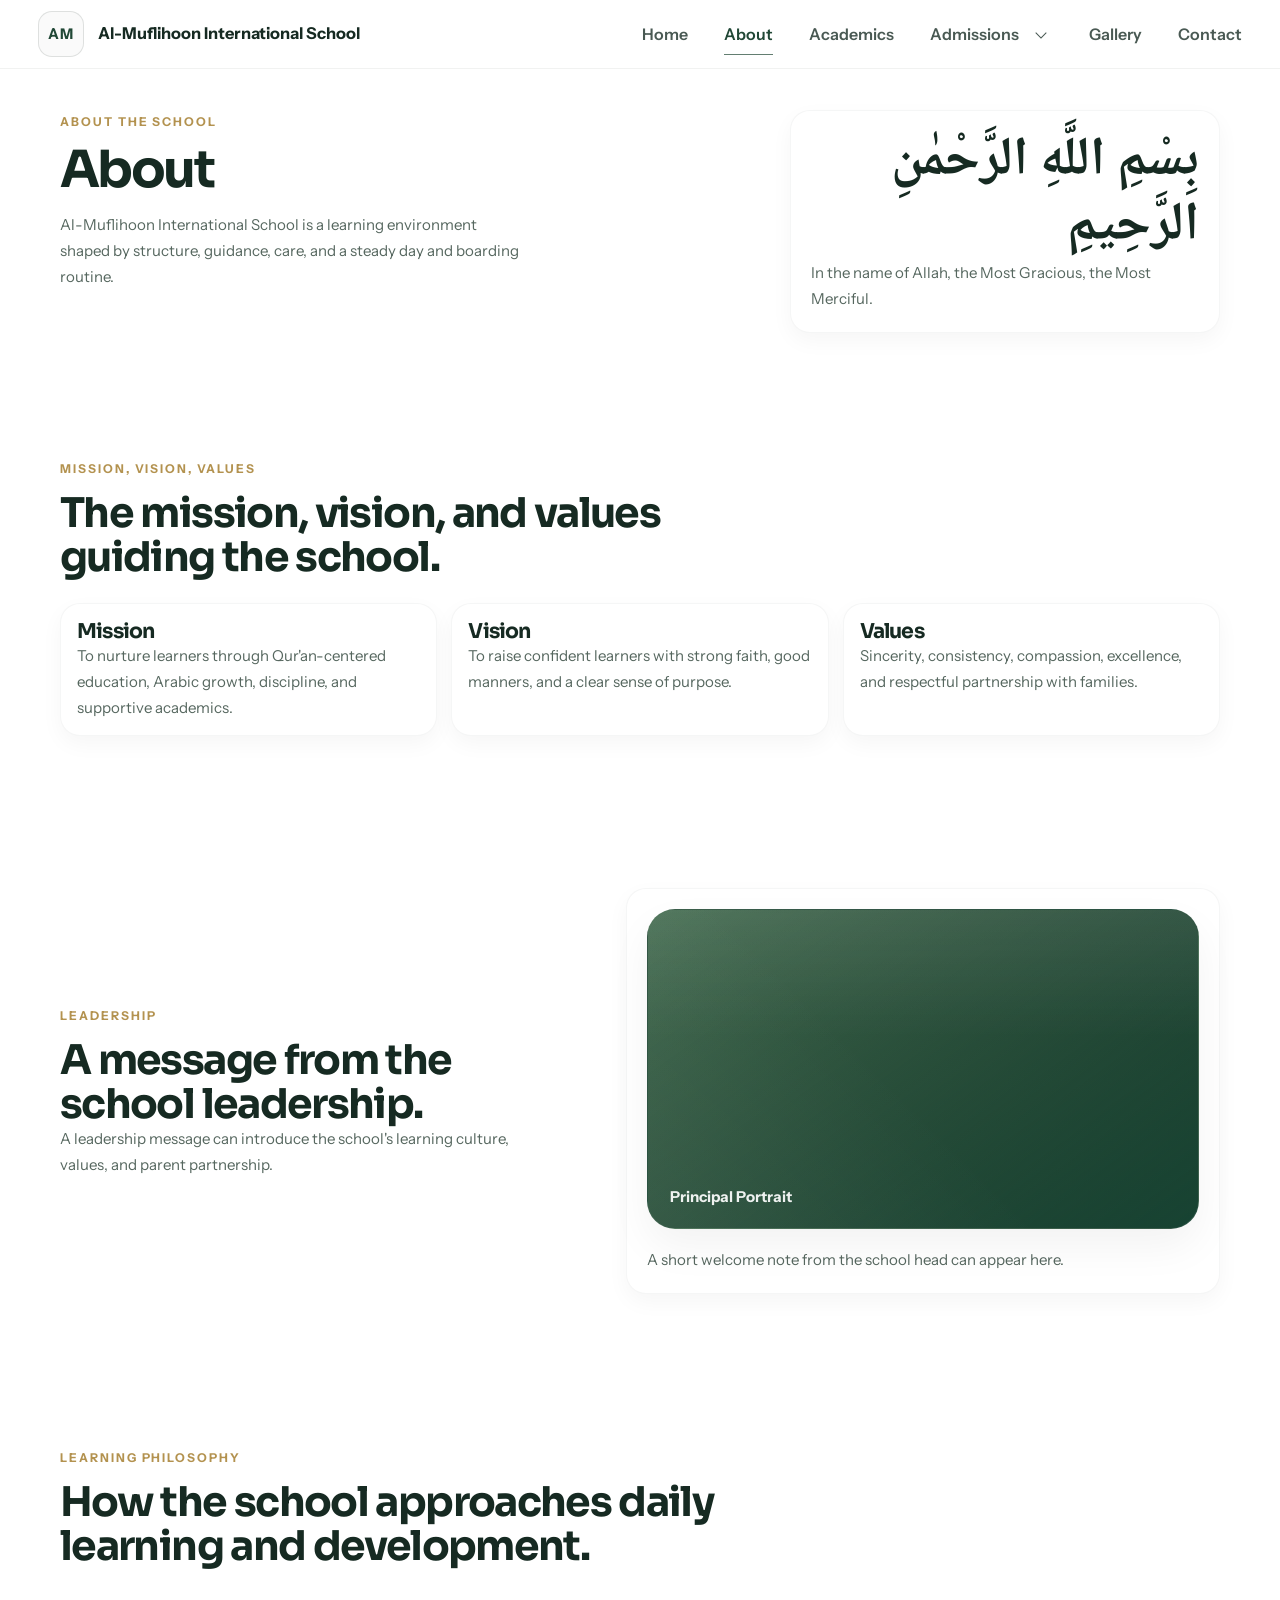
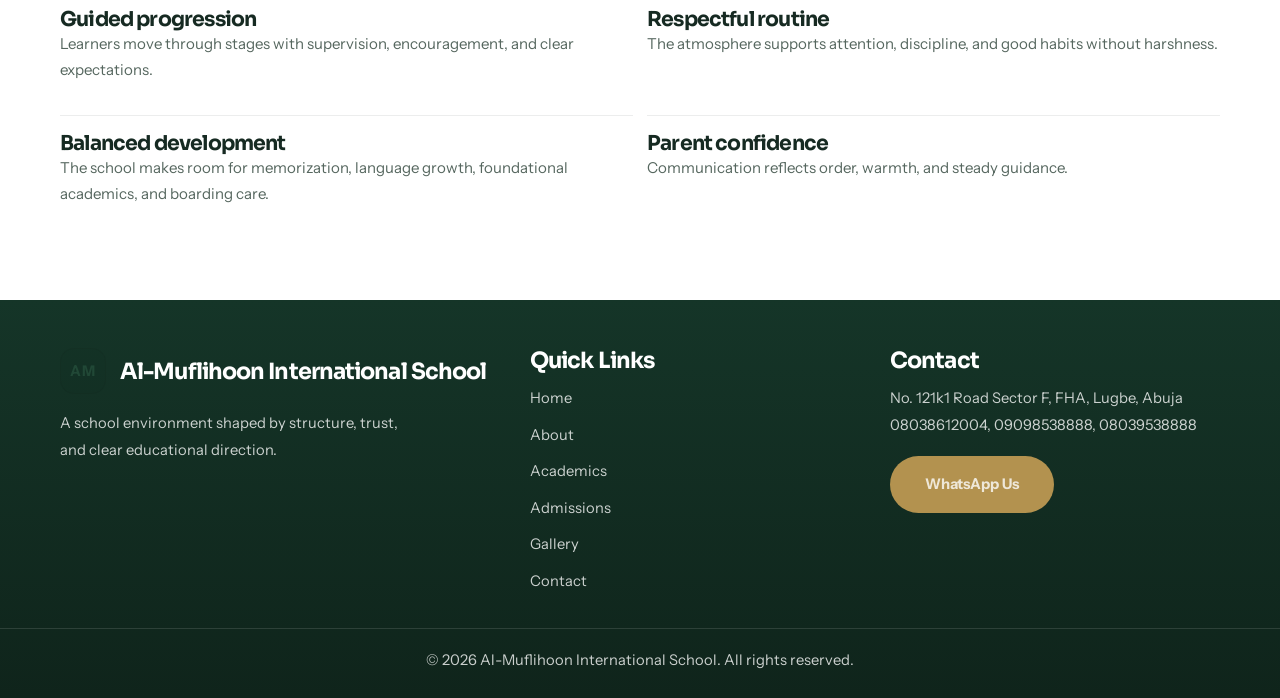
==== about.html @ b8fe288d "first push" ====
<!DOCTYPE html>
<html lang="en">
<head>
  <meta charset="UTF-8" />
  <meta name="viewport" content="width=device-width, initial-scale=1.0" />
  <title>About | Al-Muflihoon International School</title>
  <meta
    name="description"
    content="Learn about Al-Muflihoon International School, its mission, values, leadership tone, and calm learning philosophy."
  />
  <link
    rel="stylesheet"
    href="https://cdnjs.cloudflare.com/ajax/libs/font-awesome/6.5.2/css/all.min.css"
  />
  <link rel="stylesheet" href="style.css" />
  <script src="scripts.js" defer></script>
</head>
<body class="inner-page">
  <header class="navbar">
    <div class="nav-container">
      <a href="index.html" class="brand" aria-label="Al-Muflihoon International School home">
        <div class="logo">AM</div>
        <div class="brand-text">
          <span class="site-title">Al-Muflihoon International School</span>
        </div>
      </a>

      <nav class="nav-links" id="navLinks">
        <a href="index.html">Home</a>
        <a href="about.html" class="active">About</a>
        <a href="academics.html">Academics</a>
        <div class="nav-item nav-item-dropdown">
          <div class="nav-parent-row">
            <a href="admissions.html" class="nav-parent-link">Admissions</a>
            <button class="nav-parent-toggle" type="button" aria-label="Toggle admissions links" aria-expanded="false">
              <span class="nav-caret" aria-hidden="true"></span>
            </button>
          </div>
          <div class="nav-dropdown">
            <a href="admissions.html">Admissions Overview</a>
            <a href="admissions.html#placement">Class Placement</a>
            <a href="admissions.html#requirements">Requirements</a>
            <a href="admissions.html#enquiry">Enquiry Form</a>
            <a href="admissions.html#faq">FAQ</a>
          </div>
        </div>
        <a href="gallery.html">Gallery</a>
        <a href="contact.html">Contact</a>
      </nav>

      <button class="hamburger" id="hamburger" aria-label="Toggle navigation" aria-expanded="false">
        <span></span>
        <span></span>
        <span></span>
      </button>
    </div>
  </header>

  <main>
    <section class="section-block first-block about-first-block">
      <div class="page-shell intro-split about-intro-split">
        <div class="section-copy section-intro">
          <span class="eyebrow">About the School</span>
          <h1>About</h1>
          <p>
            Al-Muflihoon International School is a learning environment shaped by
            structure, guidance, care, and a steady day and boarding routine.
          </p>
        </div>

        <div class="quote-panel">
          <p class="quote-arabic" lang="ar" dir="rtl">بِسْمِ اللَّهِ الرَّحْمٰنِ الرَّحِيمِ</p>
          <p>In the name of Allah, the Most Gracious, the Most Merciful.</p>
        </div>
      </div>
    </section>

    <section class="section-block section-soft">
      <div class="page-shell">
        <div class="section-head section-head-left">
          <span class="eyebrow">Mission, Vision, Values</span>
          <h2>The mission, vision, and values guiding the school.</h2>
        </div>

        <div class="value-triad">
          <article class="simple-block">
            <h3>Mission</h3>
            <p>To nurture learners through Qur'an-centered education, Arabic growth, discipline, and supportive academics.</p>
          </article>
          <article class="simple-block">
            <h3>Vision</h3>
            <p>To raise confident learners with strong faith, good manners, and a clear sense of purpose.</p>
          </article>
          <article class="simple-block">
            <h3>Values</h3>
            <p>Sincerity, consistency, compassion, excellence, and respectful partnership with families.</p>
          </article>
        </div>
      </div>
    </section>

    <section class="section-block">
      <div class="page-shell split-section">
        <div class="section-copy">
          <span class="eyebrow">Leadership</span>
          <h2>A message from the school leadership.</h2>
          <p>
            A leadership message can introduce the school's learning culture,
            values, and parent partnership.
          </p>
        </div>

        <div class="leader-panel">
          <div class="media-frame leader-frame">
            <span>Principal Portrait</span>
          </div>
          <p>
            A short welcome note from the school head can appear here.
          </p>
        </div>
      </div>
    </section>

    <section class="section-block section-soft">
      <div class="page-shell">
        <div class="section-head section-head-left">
          <span class="eyebrow">Learning Philosophy</span>
          <h2>How the school approaches daily learning and development.</h2>
        </div>

        <div class="philosophy-grid">
          <article class="reason-line">
            <h3>Guided progression</h3>
            <p>Learners move through stages with supervision, encouragement, and clear expectations.</p>
          </article>
          <article class="reason-line">
            <h3>Respectful routine</h3>
            <p>The atmosphere supports attention, discipline, and good habits without harshness.</p>
          </article>
          <article class="reason-line">
            <h3>Balanced development</h3>
            <p>The school makes room for memorization, language growth, foundational academics, and boarding care.</p>
          </article>
          <article class="reason-line">
            <h3>Parent confidence</h3>
            <p>Communication reflects order, warmth, and steady guidance.</p>
          </article>
        </div>
      </div>
    </section>
  </main>

  <footer class="footer">
    <div class="page-shell footer-layout">
      <div>
        <div class="footer-brand">
          <div class="footer-logo">AM</div>
          <div>
            <h3>Al-Muflihoon International School</h3>
          </div>
        </div>
        <p class="footer-note">
          A school environment shaped by structure, trust, and clear educational direction.
        </p>
      </div>

      <div>
        <h4>Quick Links</h4>
        <ul class="footer-links">
          <li><a href="index.html">Home</a></li>
          <li><a href="about.html">About</a></li>
          <li><a href="academics.html">Academics</a></li>
          <li><a href="admissions.html">Admissions</a></li>
          <li><a href="gallery.html">Gallery</a></li>
          <li><a href="contact.html">Contact</a></li>
        </ul>
      </div>

      <div>
        <h4>Contact</h4>
        <p>No. 121k1 Road Sector F, FHA, Lugbe, Abuja</p>
        <p>08038612004, 09098538888, 08039538888</p>
        <a href="https://wa.me/2348038612004" class="btn footer-btn" target="_blank" rel="noopener noreferrer">
          WhatsApp Us
        </a>
      </div>
    </div>

    <div class="footer-bottom">
      &copy; 2026 Al-Muflihoon International School. All rights reserved.
    </div>
  </footer>
</body>
</html>
---- style.css ----
@import url("https://fonts.googleapis.com/css2?family=Instrument+Sans:wght@400;500;600;700;800&family=Noto+Naskh+Arabic:wght@600;700&family=Sora:wght@500;600;700;800&display=swap");

:root {
  --green-950: #081510;
  --green-900: #10231b;
  --green-850: #18362a;
  --green-800: #214836;
  --green-700: #2d5d47;
  --green-600: #3a7059;
  --gold-500: #b3924f;
  --gold-400: #c7aa6d;
  --gold-200: #ebe0c4;
  --cream-50: #ffffff;
  --cream-100: #ffffff;
  --sage-50: #ffffff;
  --line: rgba(16, 35, 27, 0.08);
  --line-strong: rgba(16, 35, 27, 0.12);
  --text-900: #162a22;
  --text-700: #56675f;
  --text-500: #7b877f;
  --white: #ffffff;
  --shadow-soft: 0 18px 42px rgba(8, 28, 20, 0.05);
  --shadow-card: 0 8px 22px rgba(8, 28, 20, 0.04);
}

* {
  box-sizing: border-box;
  margin: 0;
  padding: 0;
}

html {
  scroll-behavior: smooth;
}

body {
  background: #ffffff;
  color: var(--text-900);
  font-family: "Instrument Sans", sans-serif;
  text-rendering: optimizeLegibility;
}

img {
  display: block;
  max-width: 100%;
}

a {
  color: inherit;
}

.page-shell {
  width: min(1160px, 92%);
  margin: 0 auto;
}

.eyebrow {
  display: inline-block;
  color: var(--gold-500);
  font-size: 0.76rem;
  font-weight: 800;
  letter-spacing: 0.16em;
  text-transform: uppercase;
}

h2,
h3,
h4 {
  font-family: "Sora", sans-serif;
  font-weight: 700;
  letter-spacing: -0.04em;
}

.navbar {
  position: fixed;
  inset: 0 0 auto 0;
  z-index: 1000;
  background: rgba(255, 255, 255, 0.94);
  backdrop-filter: blur(12px);
  box-shadow: 0 1px 0 rgba(16, 35, 27, 0.06);
  transition: background 0.28s ease, box-shadow 0.28s ease;
}

.navbar.scrolled {
  background: rgba(255, 255, 255, 0.98);
  box-shadow: 0 8px 22px rgba(12, 24, 19, 0.06);
}

.nav-container {
  width: min(1320px, 94%);
  min-height: 68px;
  margin: 0 auto;
  display: flex;
  align-items: center;
  justify-content: space-between;
  gap: 32px;
}

.brand {
  display: flex;
  align-items: center;
  gap: 14px;
  flex-shrink: 0;
  text-decoration: none;
  color: var(--text-900);
}

.logo,
.footer-logo {
  width: 46px;
  height: 46px;
  border: 1px solid rgba(16, 35, 27, 0.12);
  border-radius: 14px;
  display: grid;
  place-items: center;
  background: rgba(16, 35, 27, 0.02);
  color: var(--green-800);
  font-size: 0.92rem;
  font-weight: 800;
  letter-spacing: 0.1em;
}

.site-title {
  display: block;
  font-size: 1.02rem;
  font-weight: 800;
  line-height: 1.1;
}

.brand-text p {
  margin-top: 3px;
  color: var(--text-500);
  font-size: 0.76rem;
}

.nav-links {
  display: flex;
  flex: 1;
  align-items: center;
  justify-content: flex-end;
  gap: clamp(24px, 2.8vw, 42px);
}

.nav-links > a,
.nav-parent-link {
  position: relative;
  display: inline-flex;
  align-items: center;
  color: rgba(22, 42, 34, 0.78);
  font-size: 1rem;
  font-weight: 600;
  padding: 8px 0;
  text-decoration: none;
  transition: color 0.25s ease;
}

.nav-links > a:hover,
.nav-links > a.active,
.nav-parent-link:hover,
.nav-parent-link.active,
.nav-item-dropdown:hover .nav-parent-link,
.nav-item-dropdown:focus-within .nav-parent-link,
.nav-item-dropdown.open .nav-parent-link {
  color: var(--green-800);
}

.nav-links > a.active::after,
.nav-links > a:hover::after,
.nav-parent-link.active::after,
.nav-parent-link:hover::after,
.nav-item-dropdown:hover .nav-parent-link::after,
.nav-item-dropdown:focus-within .nav-parent-link::after,
.nav-item-dropdown.open .nav-parent-link::after {
  content: "";
  position: absolute;
  left: 0;
  bottom: -3px;
  width: 100%;
  height: 1px;
  background: currentColor;
  opacity: 0.7;
}

.nav-item {
  position: relative;
}

.nav-parent-row {
  display: inline-flex;
  align-items: center;
  gap: 10px;
}

.nav-parent-toggle {
  display: inline-flex;
  align-items: center;
  justify-content: center;
  width: 24px;
  height: 24px;
  padding: 0;
  border: 0;
  background: transparent;
  color: rgba(22, 42, 34, 0.78);
  cursor: pointer;
  transition: color 0.25s ease;
}

.nav-parent-toggle:hover,
.nav-parent-toggle:focus-visible,
.nav-item-dropdown:hover .nav-parent-toggle,
.nav-item-dropdown:focus-within .nav-parent-toggle,
.nav-item-dropdown.open .nav-parent-toggle {
  color: var(--green-800);
}

.nav-caret {
  width: 8px;
  height: 8px;
  margin-top: -2px;
  border-right: 1.5px solid currentColor;
  border-bottom: 1.5px solid currentColor;
  transform: rotate(45deg);
  transition: transform 0.22s ease;
}

.nav-item-dropdown:hover .nav-caret,
.nav-item-dropdown:focus-within .nav-caret,
.nav-item-dropdown.open .nav-caret {
  transform: rotate(225deg);
  margin-top: 2px;
}

.nav-dropdown {
  position: absolute;
  top: calc(100% + 18px);
  left: 0;
  min-width: 220px;
  display: grid;
  gap: 2px;
  padding: 10px;
  border: 1px solid rgba(16, 35, 27, 0.08);
  border-radius: 18px;
  background: rgba(255, 255, 255, 0.98);
  box-shadow: 0 18px 36px rgba(14, 32, 24, 0.08);
  opacity: 0;
  visibility: hidden;
  transform: translateY(8px);
  transition: opacity 0.22s ease, transform 0.22s ease, visibility 0.22s ease;
  z-index: 20;
}

.nav-item-dropdown:hover .nav-dropdown,
.nav-item-dropdown:focus-within .nav-dropdown,
.nav-item-dropdown.open .nav-dropdown {
  opacity: 1;
  visibility: visible;
  transform: translateY(0);
}

.nav-dropdown a {
  display: block;
  padding: 10px 12px;
  border-radius: 12px;
  color: var(--text-700);
  font-size: 0.84rem;
  font-weight: 600;
  text-decoration: none;
  transition: background 0.2s ease, color 0.2s ease;
}

.nav-dropdown a:hover,
.nav-dropdown a:focus-visible {
  background: rgba(23, 68, 51, 0.06);
  color: var(--green-800);
  outline: none;
}

.hamburger {
  width: 34px;
  height: 26px;
  display: none;
  flex-direction: column;
  justify-content: space-between;
  background: transparent;
  border: 0;
  cursor: pointer;
}

.hamburger span {
  width: 100%;
  height: 2px;
  border-radius: 999px;
  background: var(--text-900);
  transition: transform 0.28s ease, opacity 0.28s ease;
}

.site-hero {
  position: relative;
  overflow: hidden;
  background: #ffffff;
  color: var(--text-900);
  border-bottom: 1px solid rgba(16, 35, 27, 0.06);
}

.home-hero {
  padding: 118px 0 76px;
}

.hero-layout {
  position: relative;
  z-index: 1;
  display: grid;
  grid-template-columns: 0.95fr 1.05fr;
  align-items: center;
  gap: 56px;
}

.hero-copy h1 {
  margin-top: 16px;
  font-size: clamp(2.4rem, 4.5vw, 3.8rem);
  line-height: 1.04;
}

.hero-copy p {
  max-width: 560px;
  margin-top: 18px;
  color: var(--text-700);
  font-size: 0.96rem;
  line-height: 1.75;
}

.hero-actions,
.cta-actions {
  display: flex;
  flex-wrap: wrap;
  gap: 14px;
  margin-top: 28px;
}

.hero-media {
  display: grid;
  gap: 18px;
}

.hero-media-row,
.preview-row {
  display: grid;
  grid-template-columns: repeat(2, 1fr);
  gap: 18px;
}

.media-frame {
  position: relative;
  overflow: hidden;
  border-radius: 28px;
  border: 1px solid rgba(255, 255, 255, 0.08);
  background:
    linear-gradient(145deg, rgba(179, 146, 79, 0.12), rgba(23, 68, 51, 0.92)),
    linear-gradient(135deg, #356751, #173428);
  box-shadow: var(--shadow-soft);
}

.media-frame::before {
  content: "";
  position: absolute;
  inset: 0;
  background:
    linear-gradient(180deg, rgba(255, 255, 255, 0.08), transparent 40%),
    linear-gradient(45deg, rgba(255, 255, 255, 0.05), transparent 46%);
}

.media-frame span {
  position: absolute;
  left: 22px;
  right: 22px;
  bottom: 22px;
  z-index: 1;
  color: rgba(255, 255, 255, 0.92);
  font-size: 0.94rem;
  font-weight: 700;
}

.hero-frame-large {
  min-height: 450px;
}

.hero-frame {
  min-height: 150px;
}

.hero-note {
  max-width: 360px;
  padding: 18px 0 0;
  border-top: 1px solid var(--line);
}

.hero-note strong {
  display: block;
  color: var(--text-900);
  font-size: 0.95rem;
  font-weight: 700;
}

.hero-note p {
  margin-top: 6px;
  color: var(--text-700);
  font-size: 0.88rem;
  line-height: 1.6;
}

.btn {
  display: inline-flex;
  align-items: center;
  justify-content: center;
  min-width: 164px;
  padding: 14px 22px;
  border-radius: 999px;
  border: 1px solid transparent;
  font-size: 0.92rem;
  font-weight: 800;
  text-decoration: none;
  transition: transform 0.2s ease, background 0.2s ease, color 0.2s ease, border-color 0.2s ease;
}

.btn:hover {
  transform: translateY(-2px);
}

.btn-solid,
.form-btn,
.footer-btn,
.contact-btn {
  background: var(--gold-500);
  color: #101a15;
}

.btn-solid:hover,
.form-btn:hover,
.footer-btn:hover,
.contact-btn:hover {
  background: var(--gold-400);
}

.btn-ghost {
  border-color: rgba(255, 255, 255, 0.4);
  color: var(--white);
}

.btn-ghost:hover {
  background: var(--white);
  color: var(--green-800);
}

.btn-outline-green {
  border-color: rgba(33, 72, 54, 0.18);
  color: var(--green-800);
  background: transparent;
}

.btn-outline-green:hover {
  background: rgba(33, 72, 54, 0.05);
  color: var(--green-900);
}

.section-block {
  padding: 76px 0;
}

#placement,
#requirements,
#enquiry,
#faq {
  scroll-margin-top: 96px;
}

.section-soft {
  background: #ffffff;
}

.section-head {
  max-width: 680px;
  margin: 0 auto 24px;
  text-align: center;
}

.section-head-left {
  margin-left: 0;
  text-align: left;
}

.section-head h2,
.section-copy h2,
.gallery-panel h2,
.news-panel h2,
.contact-column h2,
.process-panel h2,
.cta-layout h2 {
  margin-top: 14px;
  font-size: clamp(1.9rem, 3.2vw, 2.9rem);
  line-height: 1.08;
}

.section-head p,
.section-copy p,
.news-item p,
.reason-line p,
.simple-block p,
.quote-panel p,
.process-panel li,
.contact-row p,
.map-panel p,
.leader-panel p {
  color: var(--text-700);
  font-size: 0.94rem;
  line-height: 1.72;
}

.section-copy {
  max-width: 460px;
}

.home-overview-grid,
.editorial-split,
.home-showcase-grid {
  display: grid;
  gap: 34px;
}

.home-overview-grid,
.editorial-split {
  grid-template-columns: 0.9fr 1.1fr;
  align-items: start;
}

.home-showcase-grid {
  grid-template-columns: 1.08fr 0.92fr;
  align-items: start;
}

.home-intro-copy {
  padding-top: 10px;
}

.split-section,
.subject-layout,
.intro-split,
.gallery-news-grid,
.contact-layout,
.process-grid,
.cta-layout {
  display: grid;
  gap: 28px;
}

.split-section,
.subject-layout,
.intro-split {
  grid-template-columns: 0.95fr 1.05fr;
  align-items: center;
}

.program-list,
.subject-list {
  display: grid;
  gap: 10px;
}

.program-rail {
  display: grid;
  gap: 16px;
}

.program-rail-item {
  padding: 0 0 14px;
  border-bottom: 1px solid var(--line);
}

.program-rail-item:last-child {
  padding-bottom: 0;
  border-bottom: 0;
}

.program-rail-item small {
  display: inline-block;
  margin-bottom: 8px;
  color: var(--gold-500);
  font-size: 0.74rem;
  font-weight: 800;
  letter-spacing: 0.16em;
  text-transform: uppercase;
}

.program-rail-item h3 {
  font-size: 1.4rem;
  line-height: 1.08;
}

.program-rail-item p {
  margin-top: 8px;
  color: var(--text-700);
  font-size: 0.9rem;
  line-height: 1.62;
}

.plain-row {
  padding: 16px 0 18px;
  border-top: 1px solid var(--line);
}

.plain-row:first-child {
  border-top: 0;
  padding-top: 0;
}

.plain-row h3,
.reason-line h3,
.news-item h3,
.simple-block h3,
.process-panel h2,
.contact-row strong {
  font-size: 1.28rem;
  line-height: 1.12;
}

.plain-row p {
  color: var(--text-700);
  font-size: 0.92rem;
  line-height: 1.68;
}

.reason-grid,
.value-triad,
.support-grid,
.placement-grid,
.category-grid,
.philosophy-grid,
.pathway-grid {
  display: grid;
  gap: 14px;
}

.reason-grid {
  grid-template-columns: repeat(2, 1fr);
}

.simple-block,
.process-panel,
.news-panel,
.gallery-panel,
.leader-panel,
.quote-panel,
.map-panel,
.form-shell,
.faq-item {
  background: #ffffff;
  border: 1px solid rgba(16, 35, 27, 0.04);
  border-radius: 20px;
  box-shadow: var(--shadow-card);
}

.simple-block {
  padding: 16px 16px 14px;
}

.process-panel {
  padding: 20px;
}

.reason-line {
  padding: 16px 0 18px;
  border-top: 1px solid var(--line);
}

.reason-line:nth-child(-n + 2) {
  border-top: 0;
}

.editorial-frame {
  min-height: 460px;
}

.approach-copy {
  max-width: 520px;
}

.expectation-list {
  display: grid;
  gap: 14px;
  margin-top: 22px;
}

.expectation-item {
  padding: 16px 0 18px;
  border-top: 1px solid var(--line);
}

.expectation-item:first-child {
  padding-top: 0;
  border-top: 0;
}

.expectation-item h3 {
  font-size: 1.26rem;
  line-height: 1.12;
}

.expectation-item p {
  margin-top: 6px;
  color: var(--text-700);
  font-size: 0.92rem;
  line-height: 1.68;
}

.gallery-news-grid {
  grid-template-columns: 1.15fr 0.85fr;
  align-items: start;
}

.gallery-panel,
.news-panel,
.quote-panel,
.leader-panel,
.map-panel {
  padding: 20px;
}

.mosaic-grid {
  display: grid;
  grid-template-columns: repeat(2, 1fr);
  gap: 14px;
  margin-top: 18px;
}

.mosaic-tall {
  min-height: 360px;
  grid-row: span 2;
}

.mosaic-grid .media-frame:not(.mosaic-tall) {
  min-height: 172px;
}

.home-showcase-head {
  margin-bottom: 18px;
}

.home-gallery-grid {
  display: grid;
  grid-template-columns: repeat(2, 1fr);
  gap: 14px;
}

.home-gallery-panel p {
  margin-top: 16px;
}

.home-gallery-feature {
  min-height: 280px;
}

.home-gallery-large {
  min-height: 360px;
  grid-row: span 2;
}

.home-gallery-grid .media-frame:not(.home-gallery-large) {
  min-height: 172px;
}

.updates-rail {
  padding-top: 2px;
}

.update-line {
  padding: 14px 0 16px;
  border-top: 1px solid var(--line);
}

.update-line:first-of-type {
  margin-top: 16px;
}

.update-line small {
  display: inline-block;
  margin-bottom: 8px;
  color: var(--gold-500);
  font-size: 0.72rem;
  font-weight: 800;
  letter-spacing: 0.16em;
  text-transform: uppercase;
}

.update-line h3 {
  font-size: 1.24rem;
  line-height: 1.12;
}

.update-line p {
  margin-top: 8px;
  color: var(--text-700);
  font-size: 0.9rem;
  line-height: 1.62;
}

.text-link {
  display: inline-flex;
  align-items: center;
  gap: 8px;
  margin-top: 20px;
  color: var(--green-700);
  font-weight: 800;
  text-decoration: none;
}

.text-link:hover {
  color: var(--gold-500);
}

.news-list {
  display: grid;
  gap: 14px;
  margin-top: 18px;
}

.news-item {
  padding-bottom: 14px;
  border-bottom: 1px solid var(--line);
}

.news-item:last-child {
  padding-bottom: 0;
  border-bottom: 0;
}

.news-item small,
.pathway-grid .simple-block small {
  display: inline-block;
  margin-bottom: 10px;
  color: var(--gold-500);
  font-size: 0.74rem;
  font-weight: 800;
  letter-spacing: 0.16em;
  text-transform: uppercase;
}

.news-item h3 {
  margin-bottom: 8px;
}

.cta-band {
  padding: 72px 0;
  background: linear-gradient(180deg, var(--green-850), var(--green-900));
  color: var(--white);
}

.cta-layout {
  grid-template-columns: 1fr auto;
  align-items: center;
}

.cta-layout h2 {
  max-width: 660px;
}

.first-block {
  padding-top: 132px;
}

.about-first-block {
  padding-top: 110px;
  padding-bottom: 48px;
}

.about-intro-split {
  align-items: start;
  gap: 22px;
}

.about-intro-split .section-intro p {
  max-width: 500px;
}

.about-intro-split .quote-panel {
  max-width: 430px;
  justify-self: end;
}

.section-intro h1 {
  margin-top: 14px;
  font-family: "Sora", sans-serif;
  font-size: clamp(2.15rem, 4vw, 3.5rem);
  font-weight: 700;
  line-height: 1.02;
  letter-spacing: -0.05em;
}

.section-intro p {
  max-width: 560px;
  margin-top: 16px;
}

.quote-panel .quote-arabic {
  display: block;
  font-family: "Noto Naskh Arabic", serif;
  color: var(--text-900);
  font-size: clamp(2.3rem, 4.2vw, 3.6rem);
  font-weight: 700;
  line-height: 1.2;
  letter-spacing: 0;
  text-align: right;
}

.value-triad,
.support-grid,
.placement-grid,
.category-grid,
.pathway-grid {
  grid-template-columns: repeat(3, 1fr);
}

.philosophy-grid {
  grid-template-columns: repeat(2, 1fr);
}

.leader-frame {
  min-height: 320px;
  margin-bottom: 18px;
}

.preview-large {
  min-height: 260px;
}

.process-grid {
  grid-template-columns: repeat(2, 1fr);
}

.process-panel h2 {
  margin-top: 14px;
  margin-bottom: 14px;
}

.clean-list {
  list-style: none;
  display: grid;
  gap: 12px;
}

.clean-list li {
  position: relative;
  padding-left: 18px;
}

.clean-list li::before {
  content: "";
  position: absolute;
  top: 0.78rem;
  left: 0;
  width: 7px;
  height: 7px;
  border-radius: 50%;
  background: var(--gold-500);
}

.form-shell {
  padding: 24px;
}

.form-grid {
  display: grid;
  grid-template-columns: repeat(2, 1fr);
  gap: 18px;
}

.form-grid-single {
  grid-template-columns: 1fr;
}

.field {
  display: flex;
  flex-direction: column;
}

.field label {
  margin-bottom: 8px;
  color: var(--text-900);
  font-size: 0.86rem;
  font-weight: 700;
}

.field input,
.field select,
.field textarea {
  width: 100%;
  padding: 15px 16px;
  border: 1px solid rgba(16, 35, 27, 0.08);
  border-radius: 18px;
  background: rgba(255, 255, 255, 0.9);
  color: var(--text-900);
  font: inherit;
  outline: none;
  resize: vertical;
}

.field input:focus,
.field select:focus,
.field textarea:focus {
  border-color: var(--gold-500);
  box-shadow: 0 0 0 4px rgba(199, 163, 71, 0.14);
}

.field-full,
.form-btn {
  grid-column: 1 / -1;
}

.form-btn {
  border: 0;
  cursor: pointer;
}

.compact-form-btn {
  justify-self: start;
  min-width: 0;
  padding: 12px 20px;
}

.faq-shell {
  max-width: 960px;
}

.faq-list {
  display: grid;
  gap: 14px;
}

.faq-item {
  padding: 16px 18px;
}

.faq-item summary {
  cursor: pointer;
  list-style: none;
  color: var(--text-900);
  font-size: 1rem;
  font-weight: 800;
}

.faq-item summary::-webkit-details-marker {
  display: none;
}

.faq-item p {
  margin-top: 12px;
}

.masonry-grid {
  display: grid;
  grid-template-columns: repeat(3, 1fr);
  gap: 16px;
}

.gallery-grid-simple {
  grid-template-columns: 1.15fr 0.85fr;
}

.masonry-grid .media-frame {
  min-height: 210px;
}

.masonry-tall {
  min-height: 436px !important;
  grid-row: span 2;
}

.masonry-wide {
  grid-column: span 2;
}

.contact-layout {
  grid-template-columns: 0.88fr 1.12fr;
  align-items: start;
}

.contact-column h2 {
  margin-top: 14px;
}

.contact-stack {
  display: grid;
  gap: 8px;
  margin-top: 18px;
}

.contact-row {
  padding: 14px 0;
}

.contact-row strong {
  display: block;
  margin-bottom: 6px;
  font-size: 1.05rem;
  line-height: 1.2;
}

.plain-contact {
  border-bottom: 1px solid var(--line);
}

.plain-contact:last-child {
  border-bottom: 0;
  padding-bottom: 0;
}

.contact-btn {
  margin-top: 18px;
}

.contact-form-shell {
  margin-bottom: 18px;
}

.map-frame {
  min-height: 220px;
  margin-bottom: 16px;
}

.map-embed {
  width: 100%;
  min-height: 280px;
  border: 0;
  border-radius: 18px;
  margin-bottom: 14px;
  display: block;
}

.footer {
  padding: 48px 0 0;
  background: linear-gradient(180deg, #153528, #0f241b);
  color: var(--white);
}

.footer-layout {
  display: grid;
  grid-template-columns: 1.2fr 0.9fr 0.9fr;
  gap: 30px;
}

.footer-brand {
  display: flex;
  align-items: center;
  gap: 14px;
  margin-bottom: 16px;
}

.footer h3,
.footer h4 {
  font-size: 1.4rem;
  line-height: 1.1;
}

.footer h4 {
  margin-bottom: 12px;
}

.footer p,
.footer a,
.footer-bottom {
  color: rgba(255, 255, 255, 0.78);
  font-size: 0.92rem;
  line-height: 1.8;
}

.footer-note {
  max-width: 350px;
}

.footer-links {
  list-style: none;
  display: grid;
  gap: 10px;
}

.footer-links a {
  text-decoration: none;
}

.footer-links a:hover,
.footer a:hover {
  color: var(--gold-200);
}

.footer-btn {
  margin-top: 18px;
}

.footer-bottom {
  margin-top: 34px;
  padding: 18px 0 24px;
  border-top: 1px solid rgba(255, 255, 255, 0.12);
  text-align: center;
}

@media (max-width: 1080px) {
  .hero-layout,
  .home-overview-grid,
  .editorial-split,
  .home-showcase-grid,
  .split-section,
  .subject-layout,
  .intro-split,
  .gallery-news-grid,
  .contact-layout,
  .cta-layout {
    grid-template-columns: 1fr;
  }

  .value-triad,
  .support-grid,
  .placement-grid,
  .category-grid,
  .pathway-grid,
  .process-grid,
  .footer-layout {
    grid-template-columns: repeat(2, 1fr);
  }

  .masonry-grid {
    grid-template-columns: repeat(2, 1fr);
  }
}

@media (max-width: 900px) {
  .nav-container {
    min-height: 66px;
  }

  .site-title {
    font-size: 0.94rem;
  }

  .brand-text p {
    font-size: 0.72rem;
  }

  .logo,
  .footer-logo {
    width: 42px;
    height: 42px;
  }

  .hamburger {
    display: flex;
  }

  .nav-links {
    position: absolute;
    top: 66px;
    left: 0;
    width: 100%;
    max-height: 0;
    overflow: hidden;
    display: flex;
    flex-direction: column;
    align-items: flex-start;
    gap: 0;
    padding: 0 6%;
    background: rgba(10, 35, 25, 0.96);
    border-top: 1px solid rgba(255, 255, 255, 0.08);
    transition: max-height 0.28s ease;
  }

  .nav-links {
    background: rgba(255, 255, 255, 0.98);
    border-top: 1px solid rgba(16, 35, 27, 0.08);
  }

  .nav-links.active {
    max-height: 520px;
    padding-top: 10px;
    padding-bottom: 16px;
  }

  .nav-links > a,
  .nav-parent-row {
    width: 100%;
  }

  .nav-links > a,
  .nav-parent-link,
  .nav-parent-toggle {
    padding: 12px 0;
  }

  .nav-links > a.active::after,
  .nav-links > a:hover::after,
  .nav-parent-link.active::after,
  .nav-parent-link:hover::after {
    display: none;
  }

  .nav-item,
  .nav-item-dropdown {
    width: 100%;
  }

  .nav-parent-row {
    display: flex;
    justify-content: space-between;
    align-items: center;
  }

  .nav-item-dropdown:hover .nav-caret,
  .nav-item-dropdown:focus-within .nav-caret {
    transform: rotate(45deg);
    margin-top: -2px;
  }

  .nav-dropdown {
    position: static;
    min-width: 0;
    display: none;
    margin: 0 0 10px 12px;
    padding: 6px 0 0 12px;
    border: 0;
    border-left: 1px solid rgba(16, 35, 27, 0.08);
    border-radius: 0;
    background: transparent;
    box-shadow: none;
    opacity: 1;
    visibility: visible;
    transform: none;
  }

  .nav-item-dropdown.open .nav-dropdown {
    display: grid;
  }

  .nav-dropdown a {
    width: 100%;
    padding: 8px 0;
    border-radius: 0;
    font-size: 0.82rem;
  }

  .nav-dropdown a:hover,
  .nav-dropdown a:focus-visible {
    background: transparent;
  }

  .hamburger.active span:nth-child(1) {
    transform: translateY(12px) rotate(45deg);
  }

  .hamburger.active span:nth-child(2) {
    opacity: 0;
  }

  .hamburger.active span:nth-child(3) {
    transform: translateY(-12px) rotate(-45deg);
  }

  .reason-grid,
  .philosophy-grid {
    grid-template-columns: 1fr;
  }
}

@media (max-width: 700px) {
  .home-hero {
    padding-top: 118px;
  }

  .first-block {
    padding-top: 118px;
  }

  .hero-actions,
  .cta-actions {
    flex-direction: column;
    align-items: flex-start;
  }

  .btn {
    width: 100%;
    max-width: 280px;
  }

  .value-triad,
  .support-grid,
  .placement-grid,
  .category-grid,
  .pathway-grid,
  .process-grid,
  .footer-layout,
  .masonry-grid {
    grid-template-columns: 1fr;
  }

  .form-grid,
  .hero-media-row,
  .preview-row,
  .home-gallery-grid,
  .mosaic-grid {
    grid-template-columns: 1fr;
  }

  .home-gallery-large,
  .mosaic-tall,
  .masonry-tall,
  .masonry-wide {
    grid-column: auto;
    grid-row: auto;
    min-height: 260px !important;
  }
}

@media (max-width: 560px) {
  .section-block {
    padding: 58px 0;
  }

  .gallery-panel,
  .news-panel,
  .quote-panel,
  .leader-panel,
  .map-panel,
  .form-shell,
  .faq-item,
  .reason-line,
  .simple-block {
    padding: 18px 18px;
  }

  .hero-copy h1,
  .section-intro h1,
  .section-head h2,
  .section-copy h2,
  .gallery-panel h2,
  .news-panel h2,
  .contact-column h2,
  .process-panel h2,
  .cta-layout h2 {
    font-size: clamp(2.35rem, 12vw, 3.3rem);
  }

  .footer {
    text-align: center;
  }

  .footer-brand {
    justify-content: center;
  }

  .footer-note {
    margin: 0 auto;
  }
}
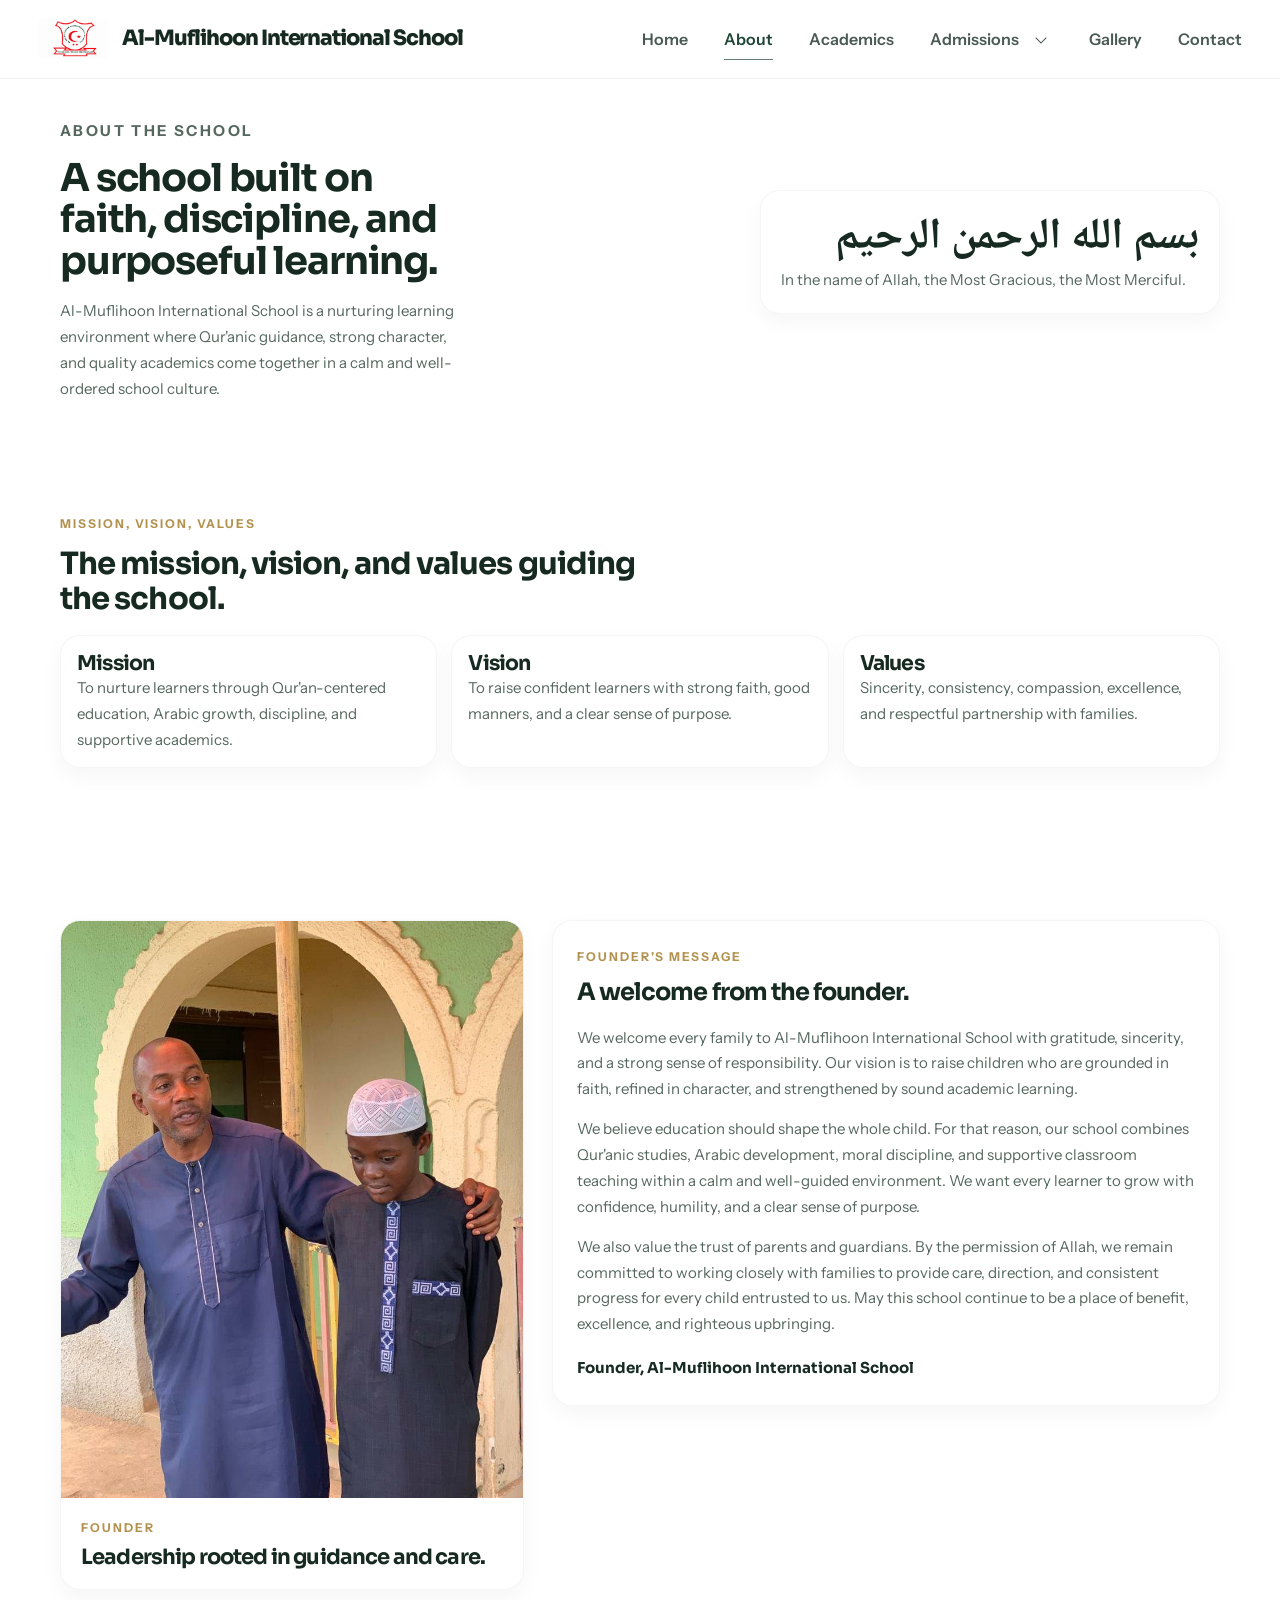
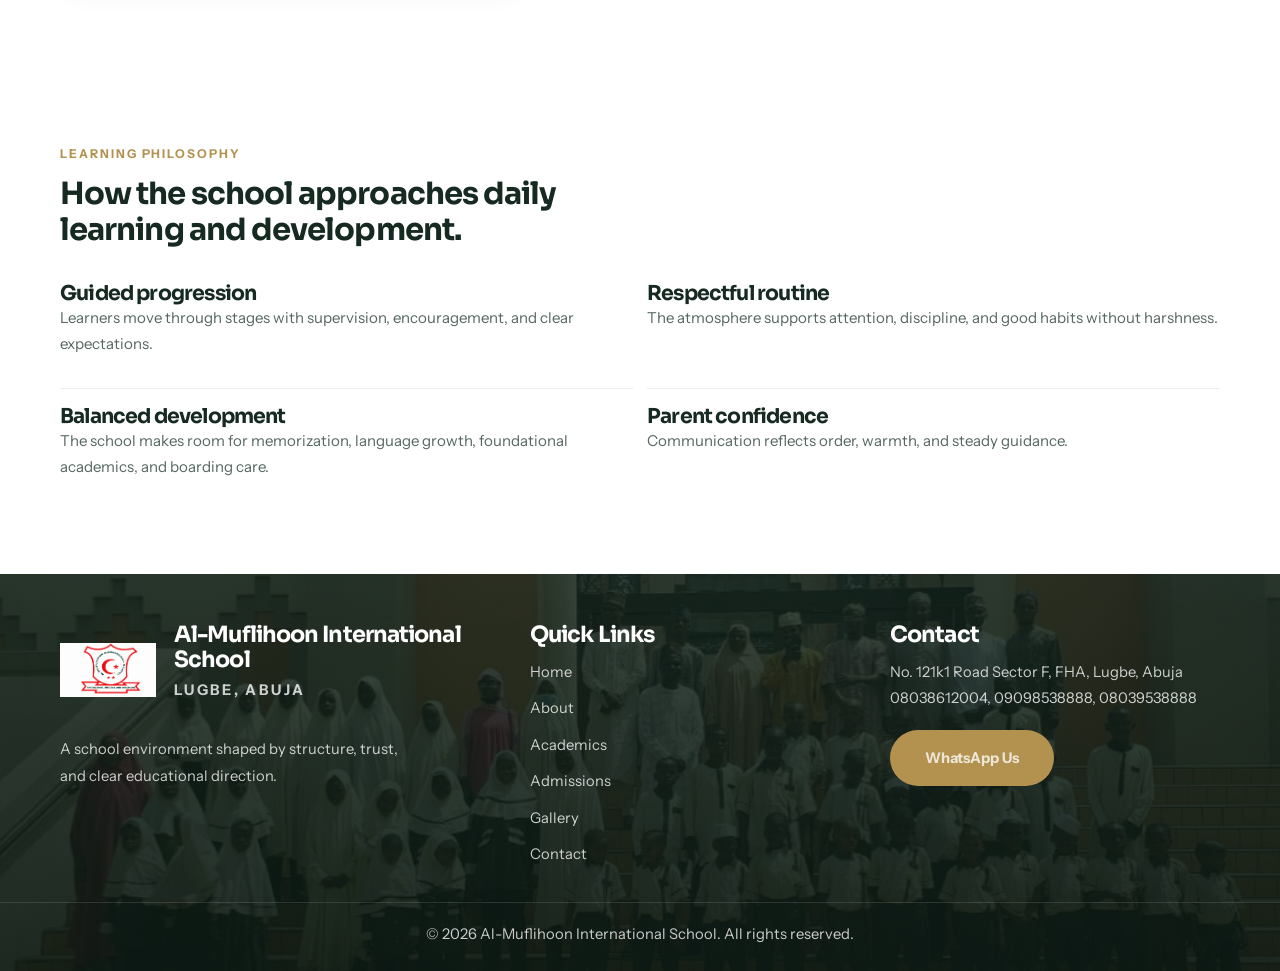
==== commit 8eb09b10: "pitch-ready changes" ====
--- a/about.html
+++ b/about.html
@@ -3,15 +3,52 @@
 <head>
   <meta charset="UTF-8" />
   <meta name="viewport" content="width=device-width, initial-scale=1.0" />
-  <title>About | Al-Muflihoon International School</title>
+  <title>About Al-Muflihoon International School | Faith-Based Learning in Lugbe, Abuja</title>
   <meta
     name="description"
-    content="Learn about Al-Muflihoon International School, its mission, values, leadership tone, and calm learning philosophy."
-  />
-  <link
-    rel="stylesheet"
-    href="https://cdnjs.cloudflare.com/ajax/libs/font-awesome/6.5.2/css/all.min.css"
-  />
+    content="Learn about Al-Muflihoon International School in Lugbe, Abuja, including its mission, values, founder's message, and approach to faith-based learning."
+  />
+  <meta name="robots" content="index, follow" />
+  <meta property="og:type" content="website" />
+  <meta property="og:locale" content="en_NG" />
+  <meta property="og:site_name" content="Al-Muflihoon International School" />
+  <meta
+    property="og:title"
+    content="About Al-Muflihoon International School | Faith-Based Learning in Lugbe, Abuja"
+  />
+  <meta
+    property="og:description"
+    content="Read about the school's vision, values, and leadership approach to disciplined, faith-based education in Lugbe, Abuja."
+  />
+  <meta name="twitter:card" content="summary" />
+  <meta
+    name="twitter:title"
+    content="About Al-Muflihoon International School | Faith-Based Learning in Lugbe, Abuja"
+  />
+  <meta
+    name="twitter:description"
+    content="Read about the school's vision, values, and leadership approach to disciplined, faith-based education in Lugbe, Abuja."
+  />
+  <script type="application/ld+json">
+    {
+      "@context": "https://schema.org",
+      "@type": "AboutPage",
+      "name": "About Al-Muflihoon International School",
+      "description": "Information about Al-Muflihoon International School, its mission, founder's message, and values.",
+      "inLanguage": "en",
+      "about": {
+        "@type": "School",
+        "name": "Al-Muflihoon International School",
+        "address": {
+          "@type": "PostalAddress",
+          "streetAddress": "No. 121k1 Road Sector F, FHA",
+          "addressLocality": "Lugbe",
+          "addressRegion": "Abuja",
+          "addressCountry": "NG"
+        }
+      }
+    }
+  </script>
   <link rel="stylesheet" href="style.css" />
   <script src="scripts.js" defer></script>
 </head>
@@ -19,9 +56,10 @@
   <header class="navbar">
     <div class="nav-container">
       <a href="index.html" class="brand" aria-label="Al-Muflihoon International School home">
-        <div class="logo">AM</div>
+        <div class="logo"><img src="img/logo.png" alt="Al-Muflihoon International School Logo"></div>
         <div class="brand-text">
           <span class="site-title">Al-Muflihoon International School</span>
+          <span class="brand-subtitle">Lugbe, Abuja</span>
         </div>
       </a>
 
@@ -60,16 +98,17 @@
     <section class="section-block first-block about-first-block">
       <div class="page-shell intro-split about-intro-split">
         <div class="section-copy section-intro">
-          <span class="eyebrow">About the School</span>
-          <h1>About</h1>
+          <p class="eyebrow">About the School</p>
+          <h1>A school built on faith, discipline, and purposeful learning.</h1>
           <p>
-            Al-Muflihoon International School is a learning environment shaped by
-            structure, guidance, care, and a steady day and boarding routine.
+            Al-Muflihoon International School is a nurturing learning environment
+            where Qur'anic guidance, strong character, and quality academics come
+            together in a calm and well-ordered school culture.
           </p>
         </div>
 
         <div class="quote-panel">
-          <p class="quote-arabic" lang="ar" dir="rtl">بِسْمِ اللَّهِ الرَّحْمٰنِ الرَّحِيمِ</p>
+          <p class="quote-arabic" lang="ar" dir="rtl">&#1576;&#1587;&#1605; &#1575;&#1604;&#1604;&#1607; &#1575;&#1604;&#1585;&#1581;&#1605;&#1606; &#1575;&#1604;&#1585;&#1581;&#1610;&#1605;</p>
           <p>In the name of Allah, the Most Gracious, the Most Merciful.</p>
         </div>
       </div>
@@ -100,24 +139,46 @@
     </section>
 
     <section class="section-block">
-      <div class="page-shell split-section">
-        <div class="section-copy">
-          <span class="eyebrow">Leadership</span>
-          <h2>A message from the school leadership.</h2>
-          <p>
-            A leadership message can introduce the school's learning culture,
-            values, and parent partnership.
-          </p>
-        </div>
-
-        <div class="leader-panel">
-          <div class="media-frame leader-frame">
-            <span>Principal Portrait</span>
-          </div>
-          <p>
-            A short welcome note from the school head can appear here.
-          </p>
-        </div>
+      <div class="page-shell founder-layout">
+        <div class="leader-panel founder-portrait">
+          <img
+            src="img/gallery/about-founder-student.jpg"
+            alt="Founder of Al-Muflihoon International School speaking with a student"
+            loading="lazy"
+          />
+          <div class="founder-meta">
+            <span class="eyebrow">Founder</span>
+            <h3>Leadership rooted in guidance and care.</h3>
+          </div>
+        </div>
+
+        <article class="leader-panel founder-message">
+          <span class="eyebrow">Founder's Message</span>
+          <h2>A welcome from the founder.</h2>
+          <div class="founder-speech">
+            <p>
+              We welcome every family to Al-Muflihoon International School with
+              gratitude, sincerity, and a strong sense of responsibility. Our
+              vision is to raise children who are grounded in faith, refined in
+              character, and strengthened by sound academic learning.
+            </p>
+            <p>
+              We believe education should shape the whole child. For that reason,
+              our school combines Qur'anic studies, Arabic development, moral
+              discipline, and supportive classroom teaching within a calm and
+              well-guided environment. We want every learner to grow with
+              confidence, humility, and a clear sense of purpose.
+            </p>
+            <p>
+              We also value the trust of parents and guardians. By the permission
+              of Allah, we remain committed to working closely with families to
+              provide care, direction, and consistent progress for every child
+              entrusted to us. May this school continue to be a place of benefit,
+              excellence, and righteous upbringing.
+            </p>
+          </div>
+          <p class="founder-signoff">Founder, Al-Muflihoon International School</p>
+        </article>
       </div>
     </section>
 
@@ -154,9 +215,10 @@
     <div class="page-shell footer-layout">
       <div>
         <div class="footer-brand">
-          <div class="footer-logo">AM</div>
+          <div class="footer-logo"><img src="img/logo.png" alt="Al-Muflihoon International School Logo"></div>
           <div>
             <h3>Al-Muflihoon International School</h3>
+            <p class="footer-tagline">Lugbe, Abuja</p>
           </div>
         </div>
         <p class="footer-note">
--- a/style.css
+++ b/style.css
@@ -88,7 +88,7 @@
 
 .nav-container {
   width: min(1320px, 94%);
-  min-height: 68px;
+  min-height: 78px;
   margin: 0 auto;
   display: flex;
   align-items: center;
@@ -105,26 +105,50 @@
   color: var(--text-900);
 }
 
-.logo,
+.logo {
+  width: 70px;
+  height: 70px;
+  flex-shrink: 0;
+  display: block;
+}
+
 .footer-logo {
-  width: 46px;
-  height: 46px;
-  border: 1px solid rgba(16, 35, 27, 0.12);
-  border-radius: 14px;
-  display: grid;
-  place-items: center;
-  background: rgba(16, 35, 27, 0.02);
-  color: var(--green-800);
-  font-size: 0.92rem;
-  font-weight: 800;
-  letter-spacing: 0.1em;
+  width: 96px;
+  height: 96px;
+  flex-shrink: 0;
+  display: block;
+}
+
+.logo img,
+.footer-logo img {
+  width: 100%;
+  height: 100%;
+  object-fit: contain;
+}
+
+.brand-text {
+  display: grid;
+  gap: 4px;
 }
 
 .site-title {
   display: block;
-  font-size: 1.02rem;
+  max-width: none;
+  font-family: "Sora", sans-serif;
+  font-size: 1.32rem;
   font-weight: 800;
-  line-height: 1.1;
+  letter-spacing: -0.05em;
+  line-height: 1;
+  white-space: nowrap;
+}
+
+.brand-subtitle {
+  display: none;
+  color: var(--text-700);
+  font-size: 0.74rem;
+  font-weight: 700;
+  letter-spacing: 0.16em;
+  text-transform: uppercase;
 }
 
 .brand-text p {
@@ -303,30 +327,58 @@
 }
 
 .home-hero {
-  padding: 118px 0 76px;
+  padding: 146px 0 96px;
+  border-bottom: 0;
+}
+
+.home-hero::before,
+.home-hero::after {
+  content: "";
+  position: absolute;
+  inset: 0;
+}
+
+.home-hero::before {
+  background: url("img/gallery/home-hero-assembly.jpg") center / cover no-repeat;
+  filter: blur(5px);
+  transform: scale(1.04);
+}
+
+.home-hero::after {
+  background:
+    linear-gradient(120deg, rgba(8, 21, 16, 0.8), rgba(8, 21, 16, 0.54) 42%, rgba(8, 21, 16, 0.34) 72%, rgba(8, 21, 16, 0.5));
 }
 
 .hero-layout {
   position: relative;
-  z-index: 1;
-  display: grid;
-  grid-template-columns: 0.95fr 1.05fr;
-  align-items: center;
-  gap: 56px;
+  z-index: 2;
+  display: block;
+}
+
+.hero-copy {
+  width: min(720px, 100%);
+  padding: 0;
+}
+
+.hero-copy .eyebrow {
+  color: #f1ddb0;
 }
 
 .hero-copy h1 {
   margin-top: 16px;
   font-size: clamp(2.4rem, 4.5vw, 3.8rem);
   line-height: 1.04;
+  color: var(--white);
+  text-shadow: 0 10px 28px rgba(0, 0, 0, 0.28);
 }
 
 .hero-copy p {
   max-width: 560px;
   margin-top: 18px;
-  color: var(--text-700);
+  color: rgba(255, 255, 255, 0.88);
   font-size: 0.96rem;
   line-height: 1.75;
+  text-shadow: 0 6px 18px rgba(0, 0, 0, 0.22);
 }
 
 .hero-actions,
@@ -360,24 +412,27 @@
   box-shadow: var(--shadow-soft);
 }
 
+.media-frame img {
+  position: absolute;
+  inset: 0;
+  width: 100%;
+  height: 100%;
+  object-fit: cover;
+}
+
 .media-frame::before {
   content: "";
   position: absolute;
   inset: 0;
-  background:
-    linear-gradient(180deg, rgba(255, 255, 255, 0.08), transparent 40%),
-    linear-gradient(45deg, rgba(255, 255, 255, 0.05), transparent 46%);
+  background: transparent;
+}
+
+.media-frame-clean::before {
+  background: transparent;
 }
 
 .media-frame span {
-  position: absolute;
-  left: 22px;
-  right: 22px;
-  bottom: 22px;
-  z-index: 1;
-  color: rgba(255, 255, 255, 0.92);
-  font-size: 0.94rem;
-  font-weight: 700;
+  display: none;
 }
 
 .hero-frame-large {
@@ -389,23 +444,35 @@
 }
 
 .hero-note {
-  max-width: 360px;
+  max-width: 430px;
+  margin-top: 24px;
   padding: 18px 0 0;
-  border-top: 1px solid var(--line);
+  border-top: 1px solid rgba(255, 255, 255, 0.22);
 }
 
 .hero-note strong {
   display: block;
-  color: var(--text-900);
+  color: var(--white);
   font-size: 0.95rem;
   font-weight: 700;
 }
 
 .hero-note p {
   margin-top: 6px;
-  color: var(--text-700);
+  color: rgba(255, 255, 255, 0.82);
   font-size: 0.88rem;
   line-height: 1.6;
+}
+
+.home-hero .btn-outline-green {
+  border-color: rgba(255, 255, 255, 0.36);
+  color: var(--white);
+  background: rgba(255, 255, 255, 0.04);
+}
+
+.home-hero .btn-outline-green:hover {
+  background: var(--white);
+  color: var(--green-800);
 }
 
 .btn {
@@ -867,13 +934,14 @@
 }
 
 .about-first-block {
-  padding-top: 110px;
-  padding-bottom: 48px;
+  padding-top: 102px;
+  padding-bottom: 34px;
 }
 
 .about-intro-split {
-  align-items: start;
-  gap: 22px;
+  grid-template-columns: 1.08fr 0.92fr;
+  align-items: center;
+  gap: 24px;
 }
 
 .about-intro-split .section-intro p {
@@ -881,7 +949,8 @@
 }
 
 .about-intro-split .quote-panel {
-  max-width: 430px;
+  width: 100%;
+  max-width: 460px;
   justify-self: end;
 }
 
@@ -899,15 +968,50 @@
   margin-top: 16px;
 }
 
+.inner-page .section-head {
+  max-width: 600px;
+  margin-bottom: 18px;
+}
+
+.inner-page .section-copy {
+  max-width: 400px;
+}
+
+.inner-page .section-intro h1 {
+  font-size: clamp(1.7rem, 3vw, 2.45rem);
+  line-height: 1.08;
+  letter-spacing: -0.03em;
+}
+
+.inner-page .section-head h2,
+.inner-page .section-copy h2,
+.inner-page .gallery-panel h2,
+.inner-page .news-panel h2,
+.inner-page .contact-column h2,
+.inner-page .process-panel h2 {
+  font-size: clamp(1.45rem, 2.4vw, 2rem);
+  line-height: 1.16;
+  letter-spacing: -0.03em;
+}
+
+.inner-page .section-intro p,
+.inner-page .section-head p,
+.inner-page .section-copy p {
+  max-width: 500px;
+}
+
 .quote-panel .quote-arabic {
   display: block;
   font-family: "Noto Naskh Arabic", serif;
   color: var(--text-900);
-  font-size: clamp(2.3rem, 4.2vw, 3.6rem);
+  max-width: 100%;
+  font-size: clamp(1.85rem, 3.4vw, 2.8rem);
   font-weight: 700;
-  line-height: 1.2;
+  line-height: 1.3;
   letter-spacing: 0;
   text-align: right;
+  white-space: normal;
+  overflow-wrap: anywhere;
 }
 
 .value-triad,
@@ -920,6 +1024,57 @@
 
 .philosophy-grid {
   grid-template-columns: repeat(2, 1fr);
+}
+
+.founder-layout {
+  display: grid;
+  grid-template-columns: 0.82fr 1.18fr;
+  gap: 28px;
+  align-items: start;
+}
+
+.founder-portrait {
+  overflow: hidden;
+  padding: 0;
+}
+
+.founder-portrait img {
+  width: 100%;
+  aspect-ratio: 4 / 5;
+  object-fit: cover;
+  object-position: center top;
+}
+
+.founder-meta {
+  padding: 18px 20px 20px;
+}
+
+.founder-meta h3 {
+  margin-top: 10px;
+  font-size: 1.32rem;
+  line-height: 1.1;
+}
+
+.founder-message {
+  padding: 24px;
+}
+
+.founder-message h2 {
+  margin-top: 12px;
+}
+
+.founder-speech {
+  display: grid;
+  gap: 14px;
+  margin-top: 18px;
+}
+
+.founder-signoff {
+  margin-top: 18px;
+  color: var(--text-900) !important;
+  font-family: "Sora", sans-serif;
+  font-size: 0.96rem;
+  font-weight: 700;
 }
 
 .leader-frame {
@@ -1019,12 +1174,33 @@
   cursor: pointer;
 }
 
+.form-btn:disabled {
+  opacity: 0.75;
+  cursor: wait;
+}
+
 .compact-form-btn {
   justify-self: start;
   min-width: 0;
   padding: 12px 20px;
 }
 
+.form-status {
+  grid-column: 1 / -1;
+  margin: 0;
+  font-size: 0.95rem;
+  font-weight: 600;
+  color: var(--text-700);
+}
+
+.form-status.is-success {
+  color: #1f6b43;
+}
+
+.form-status.is-error {
+  color: #9f2f2f;
+}
+
 .faq-shell {
   max-width: 960px;
 }
@@ -1039,6 +1215,10 @@
 }
 
 .faq-item summary {
+  display: flex;
+  align-items: center;
+  justify-content: space-between;
+  gap: 16px;
   cursor: pointer;
   list-style: none;
   color: var(--text-900);
@@ -1046,6 +1226,27 @@
   font-weight: 800;
 }
 
+.faq-item summary::after {
+  content: "+";
+  flex: 0 0 auto;
+  width: 28px;
+  height: 28px;
+  display: inline-flex;
+  align-items: center;
+  justify-content: center;
+  border-radius: 999px;
+  background: rgba(33, 72, 54, 0.08);
+  color: var(--green-900);
+  font-size: 1.05rem;
+  line-height: 1;
+  transition: transform 0.2s ease, background 0.2s ease;
+}
+
+.faq-item[open] summary::after {
+  content: "-";
+  background: rgba(194, 158, 86, 0.16);
+}
+
 .faq-item summary::-webkit-details-marker {
   display: none;
 }
@@ -1066,6 +1267,182 @@
 
 .masonry-grid .media-frame {
   min-height: 210px;
+}
+
+.gallery-support-grid {
+  display: grid;
+  grid-template-columns: repeat(3, 1fr);
+  gap: 16px;
+}
+
+.gallery-support-grid .media-frame {
+  min-height: 250px;
+}
+
+.gallery-event-grid {
+  display: grid;
+  grid-template-columns: 1.05fr 0.95fr;
+  gap: 16px;
+}
+
+.memorization-layout {
+  display: grid;
+  grid-template-columns: 0.9fr 1.1fr;
+  gap: 22px;
+  align-items: start;
+}
+
+.memorization-video-card {
+  display: grid;
+  gap: 14px;
+}
+
+.memorization-achievements-card {
+  display: grid;
+  gap: 14px;
+}
+
+.poster-tile {
+  display: block;
+  overflow: hidden;
+  border: 1px solid rgba(33, 72, 54, 0.14);
+  border-radius: 24px;
+  background: transparent;
+  box-shadow: 0 16px 30px rgba(14, 32, 24, 0.08);
+  transition: transform 0.2s ease, box-shadow 0.2s ease, border-color 0.2s ease;
+}
+
+.poster-tile:hover,
+.poster-tile:focus-visible,
+.poster-carousel-btn:hover,
+.poster-carousel-btn:focus-visible,
+.poster-carousel-dot:hover,
+.poster-carousel-dot:focus-visible {
+  transform: translateY(-2px);
+  border-color: rgba(33, 72, 54, 0.18);
+  box-shadow: 0 18px 34px rgba(14, 32, 24, 0.1);
+  outline: none;
+}
+
+.poster-tile img {
+  display: block;
+  width: 100%;
+  height: auto;
+}
+
+.poster-carousel {
+  display: grid;
+  gap: 14px;
+}
+
+.poster-carousel-viewport {
+  overflow: hidden;
+}
+
+.poster-carousel-track {
+  display: flex;
+  gap: 14px;
+  transition: transform 0.28s ease;
+}
+
+.poster-slide {
+  flex: 0 0 calc((100% - 14px) / 2);
+}
+
+.poster-carousel-controls {
+  display: flex;
+  align-items: center;
+  justify-content: space-between;
+  gap: 12px;
+}
+
+.poster-carousel-btn {
+  display: inline-flex;
+  align-items: center;
+  justify-content: center;
+  width: 42px;
+  height: 42px;
+  border: 1px solid rgba(33, 72, 54, 0.12);
+  border-radius: 999px;
+  background: rgba(247, 245, 239, 0.96);
+  color: var(--green-900);
+  cursor: pointer;
+  transition: transform 0.2s ease, box-shadow 0.2s ease, border-color 0.2s ease;
+}
+
+.poster-carousel-btn[disabled] {
+  opacity: 0.42;
+  cursor: default;
+  transform: none;
+  box-shadow: none;
+}
+
+.poster-carousel-btn span {
+  font-size: 1.5rem;
+  line-height: 1;
+}
+
+.poster-carousel-dots {
+  display: flex;
+  align-items: center;
+  justify-content: center;
+  gap: 8px;
+  flex: 1;
+}
+
+.poster-carousel-dot {
+  width: 10px;
+  height: 10px;
+  padding: 0;
+  border: 0;
+  border-radius: 999px;
+  background: rgba(33, 72, 54, 0.18);
+  cursor: pointer;
+  transition: transform 0.2s ease, background 0.2s ease;
+}
+
+.poster-carousel-dot.is-active {
+  background: var(--gold-500);
+  transform: scale(1.12);
+}
+
+.video-embed-shell {
+  aspect-ratio: 9 / 14;
+  width: 100%;
+  max-width: 340px;
+  overflow: hidden;
+  border-radius: 24px;
+  background: #10211a;
+  box-shadow: 0 22px 48px rgba(10, 25, 19, 0.18);
+}
+
+.video-embed-shell iframe {
+  width: 100%;
+  height: 100%;
+}
+
+.memorization-video-card .btn {
+  min-width: 0;
+  width: fit-content;
+}
+
+.gallery-proof-card {
+  display: grid;
+  gap: 14px;
+}
+
+.gallery-proof-frame {
+  min-height: 230px;
+  border-radius: 18px;
+  background: #f5f1e5;
+}
+
+.gallery-proof-frame::before {
+  background: linear-gradient(180deg, rgba(10, 25, 19, 0.02), rgba(10, 25, 19, 0.02));
+}
+
+.gallery-proof-frame img {
+  object-fit: contain;
 }
 
 .masonry-tall {
@@ -1135,12 +1512,33 @@
 }
 
 .footer {
+  position: relative;
+  overflow: hidden;
   padding: 48px 0 0;
   background: linear-gradient(180deg, #153528, #0f241b);
   color: var(--white);
 }
 
+.footer::before,
+.footer::after {
+  content: "";
+  position: absolute;
+  inset: 0;
+}
+
+.footer::before {
+  background: url("img/gallery/home-school-community.jpg") center / cover no-repeat;
+  opacity: 0.44;
+  transform: scale(1.03);
+}
+
+.footer::after {
+  background: linear-gradient(180deg, rgba(8, 21, 16, 0.58), rgba(8, 21, 16, 0.78));
+}
+
 .footer-layout {
+  position: relative;
+  z-index: 2;
   display: grid;
   grid-template-columns: 1.2fr 0.9fr 0.9fr;
   gap: 30px;
@@ -1148,9 +1546,23 @@
 
 .footer-brand {
   display: flex;
-  align-items: center;
-  gap: 14px;
-  margin-bottom: 16px;
+  align-items: flex-start;
+  gap: 18px;
+  margin-bottom: 18px;
+}
+
+.footer-brand h3 {
+  margin-bottom: 6px;
+  font-size: 1.55rem;
+  line-height: 1.02;
+}
+
+.footer-tagline {
+  color: rgba(255, 255, 255, 0.7);
+  font-size: 0.82rem;
+  font-weight: 700;
+  letter-spacing: 0.16em;
+  text-transform: uppercase;
 }
 
 .footer h3,
@@ -1195,6 +1607,8 @@
 }
 
 .footer-bottom {
+  position: relative;
+  z-index: 2;
   margin-top: 34px;
   padding: 18px 0 24px;
   border-top: 1px solid rgba(255, 255, 255, 0.12);
@@ -1202,6 +1616,213 @@
 }
 
 @media (max-width: 1080px) {
+  .hero-layout,
+  .home-overview-grid,
+  .editorial-split,
+  .home-showcase-grid,
+  .split-section,
+  .founder-layout,
+  .subject-layout,
+  .intro-split,
+  .gallery-news-grid,
+  .contact-layout,
+  .cta-layout {
+    grid-template-columns: 1fr;
+  }
+
+  .value-triad,
+  .support-grid,
+  .placement-grid,
+  .category-grid,
+  .gallery-support-grid,
+  .pathway-grid,
+  .process-grid,
+  .footer-layout {
+    grid-template-columns: repeat(2, 1fr);
+  }
+
+  .masonry-grid {
+    grid-template-columns: repeat(2, 1fr);
+  }
+}
+
+@media (max-width: 900px) {
+  .page-shell,
+  .nav-container {
+    width: min(94%, 720px);
+  }
+
+  .nav-container {
+    min-height: 72px;
+    gap: 12px;
+  }
+
+  .brand {
+    flex: 1;
+    min-width: 0;
+    gap: 10px;
+  }
+
+  .brand-text {
+    min-width: 0;
+  }
+
+  .site-title {
+    font-size: 1.08rem;
+  }
+
+  .brand-text p {
+    font-size: 0.72rem;
+  }
+
+  .logo {
+    width: 60px;
+    height: 60px;
+  }
+
+  .footer-logo {
+    width: 88px;
+    height: 88px;
+  }
+
+  .hamburger {
+    display: flex;
+  }
+
+  .nav-links {
+    position: absolute;
+    top: 72px;
+    left: 0;
+    width: 100%;
+    max-height: 0;
+    overflow: hidden;
+    display: flex;
+    flex-direction: column;
+    align-items: flex-start;
+    gap: 0;
+    padding: 0 5%;
+    background: rgba(255, 255, 255, 0.98);
+    border-top: 1px solid rgba(16, 35, 27, 0.08);
+    box-shadow: 0 16px 30px rgba(12, 24, 19, 0.06);
+    transition: max-height 0.28s ease;
+  }
+
+  .nav-links.active {
+    max-height: calc(100vh - 72px);
+    overflow-y: auto;
+    padding-top: 10px;
+    padding-bottom: 18px;
+  }
+
+  .nav-links > a,
+  .nav-parent-row {
+    width: 100%;
+  }
+
+  .nav-links > a,
+  .nav-parent-link,
+  .nav-parent-toggle {
+    padding: 12px 0;
+  }
+
+  .nav-links > a.active::after,
+  .nav-links > a:hover::after,
+  .nav-parent-link.active::after,
+  .nav-parent-link:hover::after {
+    display: none;
+  }
+
+  .nav-item,
+  .nav-item-dropdown {
+    width: 100%;
+  }
+
+  .nav-parent-row {
+    display: flex;
+    justify-content: space-between;
+    align-items: center;
+  }
+
+  .nav-item-dropdown:hover .nav-caret,
+  .nav-item-dropdown:focus-within .nav-caret {
+    transform: rotate(45deg);
+    margin-top: -2px;
+  }
+
+  .nav-dropdown {
+    position: static;
+    min-width: 0;
+    display: none;
+    width: 100%;
+    margin: 0 0 10px 8px;
+    padding: 4px 0 0 12px;
+    border: 0;
+    border-left: 1px solid rgba(16, 35, 27, 0.08);
+    border-radius: 0;
+    background: transparent;
+    box-shadow: none;
+    opacity: 1;
+    visibility: visible;
+    transform: none;
+  }
+
+  .nav-item-dropdown.open .nav-dropdown {
+    display: grid;
+  }
+
+  .nav-dropdown a {
+    width: 100%;
+    padding: 9px 0;
+    border-radius: 0;
+    font-size: 0.88rem;
+  }
+
+  .nav-dropdown a:hover,
+  .nav-dropdown a:focus-visible {
+    background: transparent;
+  }
+
+  .hamburger.active span:nth-child(1) {
+    transform: translateY(12px) rotate(45deg);
+  }
+
+  .hamburger.active span:nth-child(2) {
+    opacity: 0;
+  }
+
+  .hamburger.active span:nth-child(3) {
+    transform: translateY(-12px) rotate(-45deg);
+  }
+
+  .reason-grid,
+  .philosophy-grid {
+    grid-template-columns: 1fr;
+  }
+}
+
+@media (max-width: 700px) {
+  .page-shell,
+  .nav-container {
+    width: 90%;
+  }
+
+  .section-block {
+    padding: 54px 0;
+  }
+
+  .home-hero {
+    padding: 112px 0 58px;
+  }
+
+  .first-block {
+    padding-top: 98px;
+  }
+
+  .about-first-block {
+    padding-top: 104px;
+    padding-bottom: 28px;
+  }
+
   .hero-layout,
   .home-overview-grid,
   .editorial-split,
@@ -1211,185 +1832,126 @@
   .intro-split,
   .gallery-news-grid,
   .contact-layout,
+  .process-grid,
   .cta-layout {
-    grid-template-columns: 1fr;
+    gap: 22px;
+  }
+
+  .hero-copy h1,
+  .section-intro h1 {
+    font-size: clamp(1.95rem, 9vw, 2.7rem);
+    line-height: 1.06;
+    letter-spacing: -0.04em;
+  }
+
+  .hero-copy {
+    padding: 0;
+  }
+
+  .about-intro-split .quote-panel {
+    max-width: none;
+    justify-self: stretch;
+  }
+
+  .founder-message {
+    padding: 20px;
+  }
+
+  .founder-meta {
+    padding: 16px 18px 18px;
+  }
+
+  .section-head {
+    margin-bottom: 18px;
+  }
+
+  .section-head h2,
+  .section-copy h2,
+  .gallery-panel h2,
+  .news-panel h2,
+  .contact-column h2,
+  .process-panel h2,
+  .cta-layout h2 {
+    font-size: clamp(1.65rem, 7vw, 2.2rem);
+    line-height: 1.12;
+  }
+
+  .hero-copy p,
+  .section-head p,
+  .section-copy p,
+  .news-item p,
+  .reason-line p,
+  .simple-block p,
+  .quote-panel p,
+  .process-panel li,
+  .contact-row p,
+  .map-panel p,
+  .leader-panel p,
+  .update-line p {
+    font-size: 0.92rem;
+    line-height: 1.62;
+  }
+
+  .hero-note {
+    max-width: none;
+    padding-top: 14px;
+  }
+
+  .hero-note strong {
+    font-size: 0.92rem;
+  }
+
+  .hero-note p {
+    font-size: 0.84rem;
+  }
+
+  .media-frame,
+  .map-embed {
+    border-radius: 20px;
+  }
+
+  .hero-frame-large,
+  .editorial-frame,
+  .home-gallery-feature,
+  .preview-large,
+  .map-embed {
+    min-height: 220px;
+  }
+
+  .program-rail,
+  .subject-list,
+  .expectation-list,
+  .contact-stack,
+  .faq-list,
+  .updates-rail {
+    gap: 12px;
+  }
+
+  .gallery-proof-card {
+    gap: 12px;
+  }
+
+  .hero-actions,
+  .cta-actions {
+    flex-direction: column;
+    align-items: flex-start;
+    gap: 10px;
+  }
+
+  .btn {
+    width: 100%;
+    max-width: 100%;
+    min-width: 0;
+    padding: 13px 18px;
   }
 
   .value-triad,
   .support-grid,
   .placement-grid,
   .category-grid,
-  .pathway-grid,
-  .process-grid,
-  .footer-layout {
-    grid-template-columns: repeat(2, 1fr);
-  }
-
-  .masonry-grid {
-    grid-template-columns: repeat(2, 1fr);
-  }
-}
-
-@media (max-width: 900px) {
-  .nav-container {
-    min-height: 66px;
-  }
-
-  .site-title {
-    font-size: 0.94rem;
-  }
-
-  .brand-text p {
-    font-size: 0.72rem;
-  }
-
-  .logo,
-  .footer-logo {
-    width: 42px;
-    height: 42px;
-  }
-
-  .hamburger {
-    display: flex;
-  }
-
-  .nav-links {
-    position: absolute;
-    top: 66px;
-    left: 0;
-    width: 100%;
-    max-height: 0;
-    overflow: hidden;
-    display: flex;
-    flex-direction: column;
-    align-items: flex-start;
-    gap: 0;
-    padding: 0 6%;
-    background: rgba(10, 35, 25, 0.96);
-    border-top: 1px solid rgba(255, 255, 255, 0.08);
-    transition: max-height 0.28s ease;
-  }
-
-  .nav-links {
-    background: rgba(255, 255, 255, 0.98);
-    border-top: 1px solid rgba(16, 35, 27, 0.08);
-  }
-
-  .nav-links.active {
-    max-height: 520px;
-    padding-top: 10px;
-    padding-bottom: 16px;
-  }
-
-  .nav-links > a,
-  .nav-parent-row {
-    width: 100%;
-  }
-
-  .nav-links > a,
-  .nav-parent-link,
-  .nav-parent-toggle {
-    padding: 12px 0;
-  }
-
-  .nav-links > a.active::after,
-  .nav-links > a:hover::after,
-  .nav-parent-link.active::after,
-  .nav-parent-link:hover::after {
-    display: none;
-  }
-
-  .nav-item,
-  .nav-item-dropdown {
-    width: 100%;
-  }
-
-  .nav-parent-row {
-    display: flex;
-    justify-content: space-between;
-    align-items: center;
-  }
-
-  .nav-item-dropdown:hover .nav-caret,
-  .nav-item-dropdown:focus-within .nav-caret {
-    transform: rotate(45deg);
-    margin-top: -2px;
-  }
-
-  .nav-dropdown {
-    position: static;
-    min-width: 0;
-    display: none;
-    margin: 0 0 10px 12px;
-    padding: 6px 0 0 12px;
-    border: 0;
-    border-left: 1px solid rgba(16, 35, 27, 0.08);
-    border-radius: 0;
-    background: transparent;
-    box-shadow: none;
-    opacity: 1;
-    visibility: visible;
-    transform: none;
-  }
-
-  .nav-item-dropdown.open .nav-dropdown {
-    display: grid;
-  }
-
-  .nav-dropdown a {
-    width: 100%;
-    padding: 8px 0;
-    border-radius: 0;
-    font-size: 0.82rem;
-  }
-
-  .nav-dropdown a:hover,
-  .nav-dropdown a:focus-visible {
-    background: transparent;
-  }
-
-  .hamburger.active span:nth-child(1) {
-    transform: translateY(12px) rotate(45deg);
-  }
-
-  .hamburger.active span:nth-child(2) {
-    opacity: 0;
-  }
-
-  .hamburger.active span:nth-child(3) {
-    transform: translateY(-12px) rotate(-45deg);
-  }
-
-  .reason-grid,
-  .philosophy-grid {
-    grid-template-columns: 1fr;
-  }
-}
-
-@media (max-width: 700px) {
-  .home-hero {
-    padding-top: 118px;
-  }
-
-  .first-block {
-    padding-top: 118px;
-  }
-
-  .hero-actions,
-  .cta-actions {
-    flex-direction: column;
-    align-items: flex-start;
-  }
-
-  .btn {
-    width: 100%;
-    max-width: 280px;
-  }
-
-  .value-triad,
-  .support-grid,
-  .placement-grid,
-  .category-grid,
+  .gallery-event-grid,
+  .gallery-support-grid,
+  .memorization-layout,
   .pathway-grid,
   .process-grid,
   .footer-layout,
@@ -1403,6 +1965,38 @@
   .home-gallery-grid,
   .mosaic-grid {
     grid-template-columns: 1fr;
+  }
+
+  .field input,
+  .field select,
+  .field textarea {
+    padding: 13px 14px;
+    border-radius: 16px;
+  }
+
+  .gallery-panel,
+  .news-panel,
+  .quote-panel,
+  .leader-panel,
+  .map-panel,
+  .form-shell,
+  .faq-item,
+  .reason-line,
+  .simple-block,
+  .process-panel {
+    padding: 16px;
+  }
+
+  .contact-form-shell {
+    margin-bottom: 14px;
+  }
+
+  .footer {
+    padding-top: 40px;
+  }
+
+  .footer-layout {
+    gap: 26px;
   }
 
   .home-gallery-large,
@@ -1413,11 +2007,68 @@
     grid-row: auto;
     min-height: 260px !important;
   }
+
+  .video-embed-shell {
+    max-width: 100%;
+  }
 }
 
 @media (max-width: 560px) {
+  .page-shell,
+  .nav-container {
+    width: 94%;
+  }
+
+  .nav-container {
+    min-height: 68px;
+    gap: 10px;
+  }
+
+  .nav-links {
+    top: 68px;
+  }
+
+  .nav-links.active {
+    max-height: calc(100vh - 68px);
+  }
+
+  .brand {
+    gap: 8px;
+  }
+
+  .logo {
+    width: 54px;
+    height: 54px;
+  }
+
+  .site-title {
+    font-size: 0.98rem;
+  }
+
+  .hamburger {
+    width: 30px;
+    height: 22px;
+  }
+
+  .footer-logo {
+    width: 76px;
+    height: 76px;
+  }
+
+  .home-hero {
+    padding: 102px 0 48px;
+  }
+
+  .first-block {
+    padding-top: 90px;
+  }
+
+  .about-first-block {
+    padding-top: 108px;
+  }
+
   .section-block {
-    padding: 58px 0;
+    padding: 46px 0;
   }
 
   .gallery-panel,
@@ -1441,7 +2092,49 @@
   .contact-column h2,
   .process-panel h2,
   .cta-layout h2 {
-    font-size: clamp(2.35rem, 12vw, 3.3rem);
+    font-size: clamp(1.55rem, 8.2vw, 2rem);
+    line-height: 1.14;
+    letter-spacing: -0.03em;
+  }
+
+  .hero-copy {
+    padding: 0;
+  }
+
+  .eyebrow {
+    font-size: 0.68rem;
+    letter-spacing: 0.14em;
+  }
+
+  .hero-copy p,
+  .section-head p,
+  .section-copy p,
+  .news-item p,
+  .reason-line p,
+  .simple-block p,
+  .quote-panel p,
+  .process-panel li,
+  .contact-row p,
+  .map-panel p,
+  .leader-panel p,
+  .update-line p {
+    font-size: 0.89rem;
+  }
+
+  .contact-row strong,
+  .update-line h3,
+  .simple-block h3,
+  .plain-row h3,
+  .expectation-item h3 {
+    font-size: 1rem;
+  }
+
+  .quote-panel .quote-arabic {
+    font-size: clamp(1.9rem, 9vw, 2.7rem);
+  }
+
+  .founder-speech {
+    gap: 12px;
   }
 
   .footer {
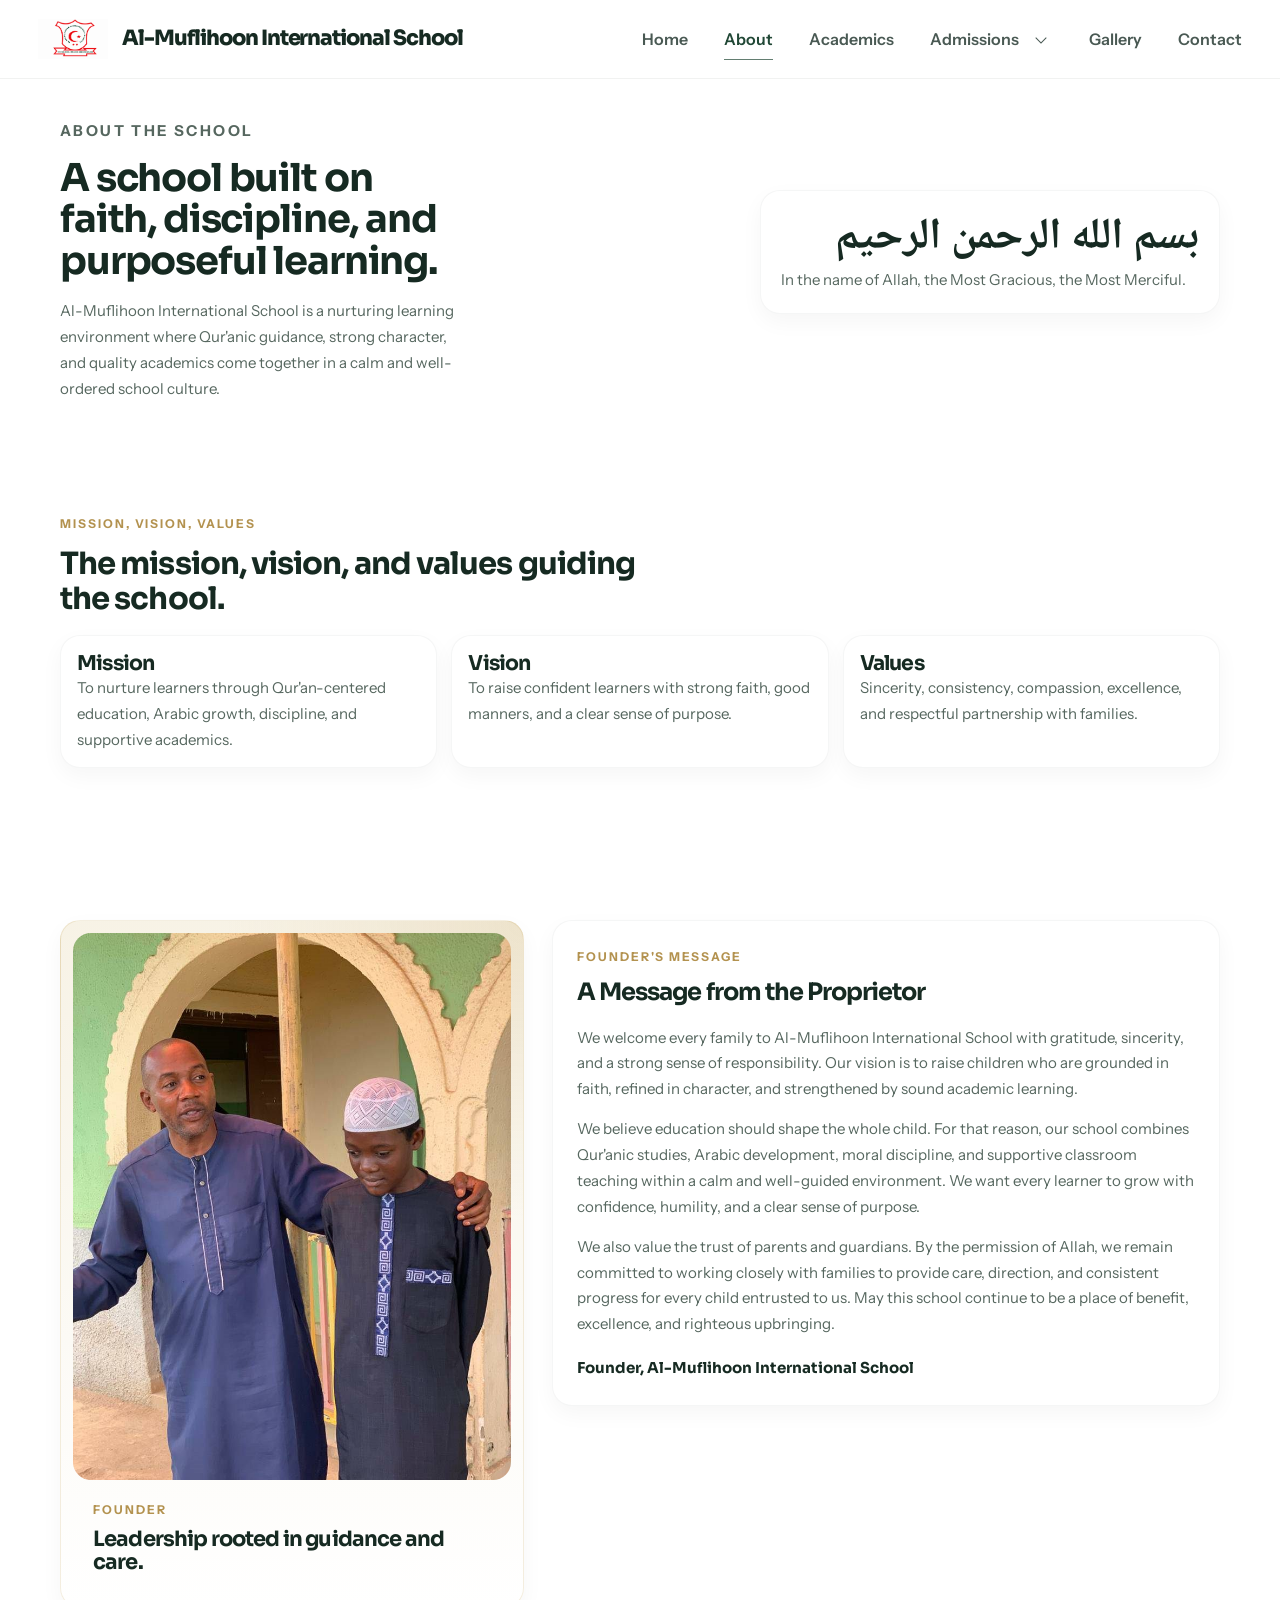
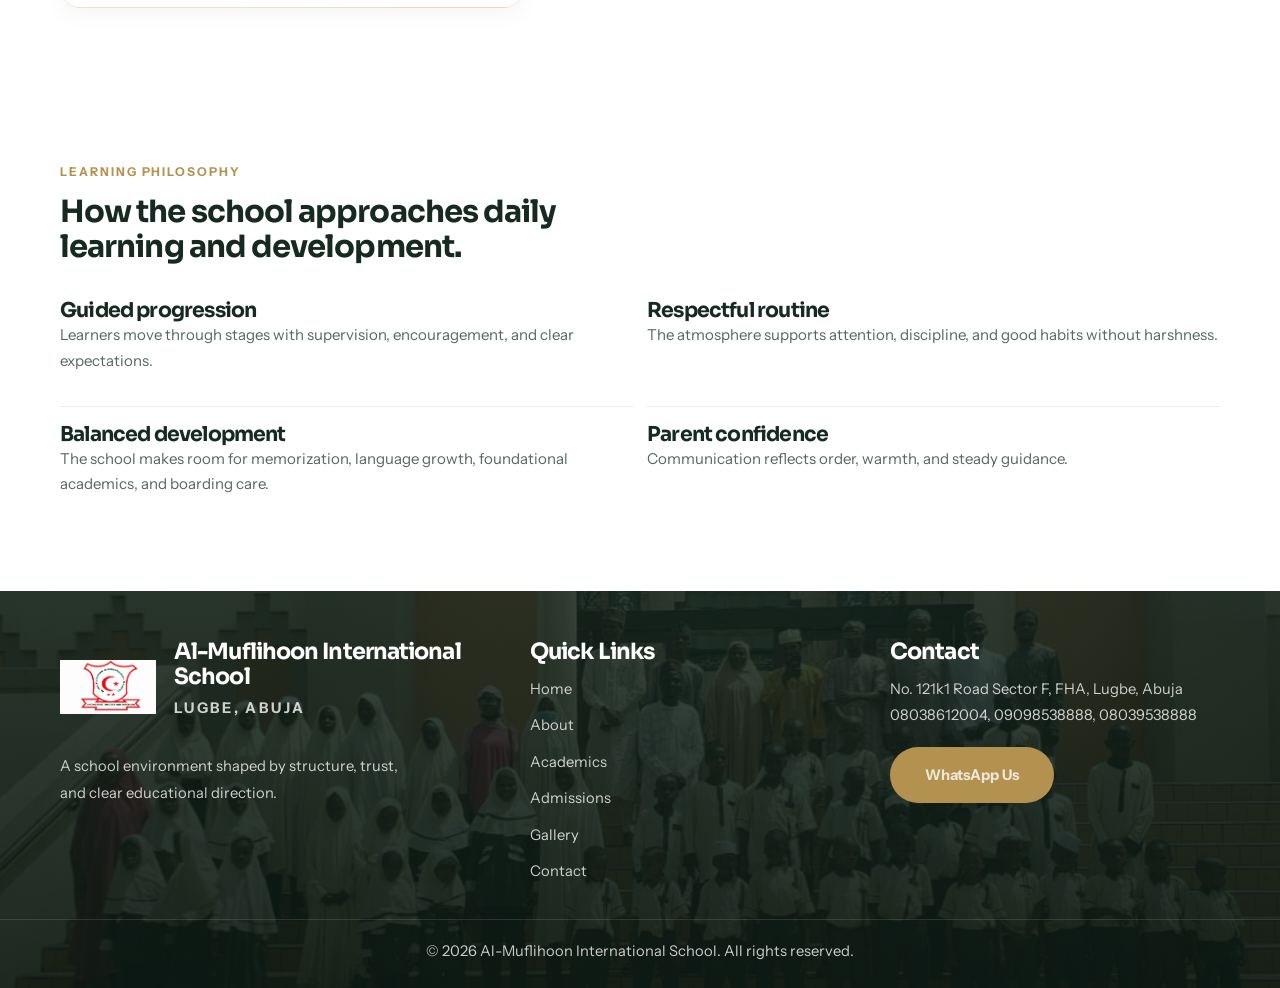
==== commit d65cc794: "new changes" ====
--- a/about.html
+++ b/about.html
@@ -154,7 +154,7 @@
 
         <article class="leader-panel founder-message">
           <span class="eyebrow">Founder's Message</span>
-          <h2>A welcome from the founder.</h2>
+          <h2>A Message from the Proprietor</h2>
           <div class="founder-speech">
             <p>
               We welcome every family to Al-Muflihoon International School with
--- a/style.css
+++ b/style.css
@@ -340,7 +340,7 @@
 
 .home-hero::before {
   background: url("img/gallery/home-hero-assembly.jpg") center / cover no-repeat;
-  filter: blur(5px);
+  filter: blur(3px);
   transform: scale(1.04);
 }
 
@@ -433,6 +433,55 @@
 
 .media-frame span {
   display: none;
+}
+
+.gallery-card {
+  display: grid;
+  overflow: hidden;
+  border: 1px solid rgba(16, 35, 27, 0.06);
+  border-radius: 22px;
+  background: #ffffff;
+  box-shadow: var(--shadow-card);
+}
+
+.gallery-card .media-frame {
+  min-height: 240px;
+  border: 0;
+  border-radius: 0;
+  background: #eef2ec;
+  box-shadow: none;
+}
+
+.gallery-card-tall {
+  align-self: start;
+}
+
+.gallery-card-tall .media-frame {
+  min-height: 436px;
+}
+
+.gallery-grid-simple,
+.gallery-event-grid,
+.gallery-support-grid {
+  align-items: start;
+}
+
+.photo-caption {
+  padding: 14px 16px 16px;
+}
+
+.photo-caption h3 {
+  margin: 0;
+  color: var(--text-900);
+  font-size: 1rem;
+  line-height: 1.28;
+}
+
+.photo-caption p {
+  margin-top: 6px;
+  color: var(--text-700);
+  font-size: 0.9rem;
+  line-height: 1.56;
 }
 
 .hero-frame-large {
@@ -1035,14 +1084,19 @@
 
 .founder-portrait {
   overflow: hidden;
-  padding: 0;
+  padding: 12px;
+  border-color: rgba(194, 158, 86, 0.18);
+  background:
+    radial-gradient(circle at top right, rgba(194, 158, 86, 0.18), transparent 36%),
+    linear-gradient(180deg, rgba(247, 242, 229, 0.98), rgba(255, 255, 255, 0.98));
 }
 
 .founder-portrait img {
   width: 100%;
   aspect-ratio: 4 / 5;
   object-fit: cover;
-  object-position: center top;
+  object-position: center 12%;
+  border-radius: 18px;
 }
 
 .founder-meta {
@@ -1119,6 +1173,13 @@
 
 .form-shell {
   padding: 24px;
+}
+
+.contact-form-note {
+  margin-bottom: 16px;
+  color: var(--text-700);
+  font-size: 0.94rem;
+  line-height: 1.68;
 }
 
 .form-grid {
@@ -1439,6 +1500,12 @@
 
 .gallery-proof-frame::before {
   background: linear-gradient(180deg, rgba(10, 25, 19, 0.02), rgba(10, 25, 19, 0.02));
+}
+
+.gallery-proof-frame a {
+  display: block;
+  width: 100%;
+  height: 100%;
 }
 
 .gallery-proof-frame img {
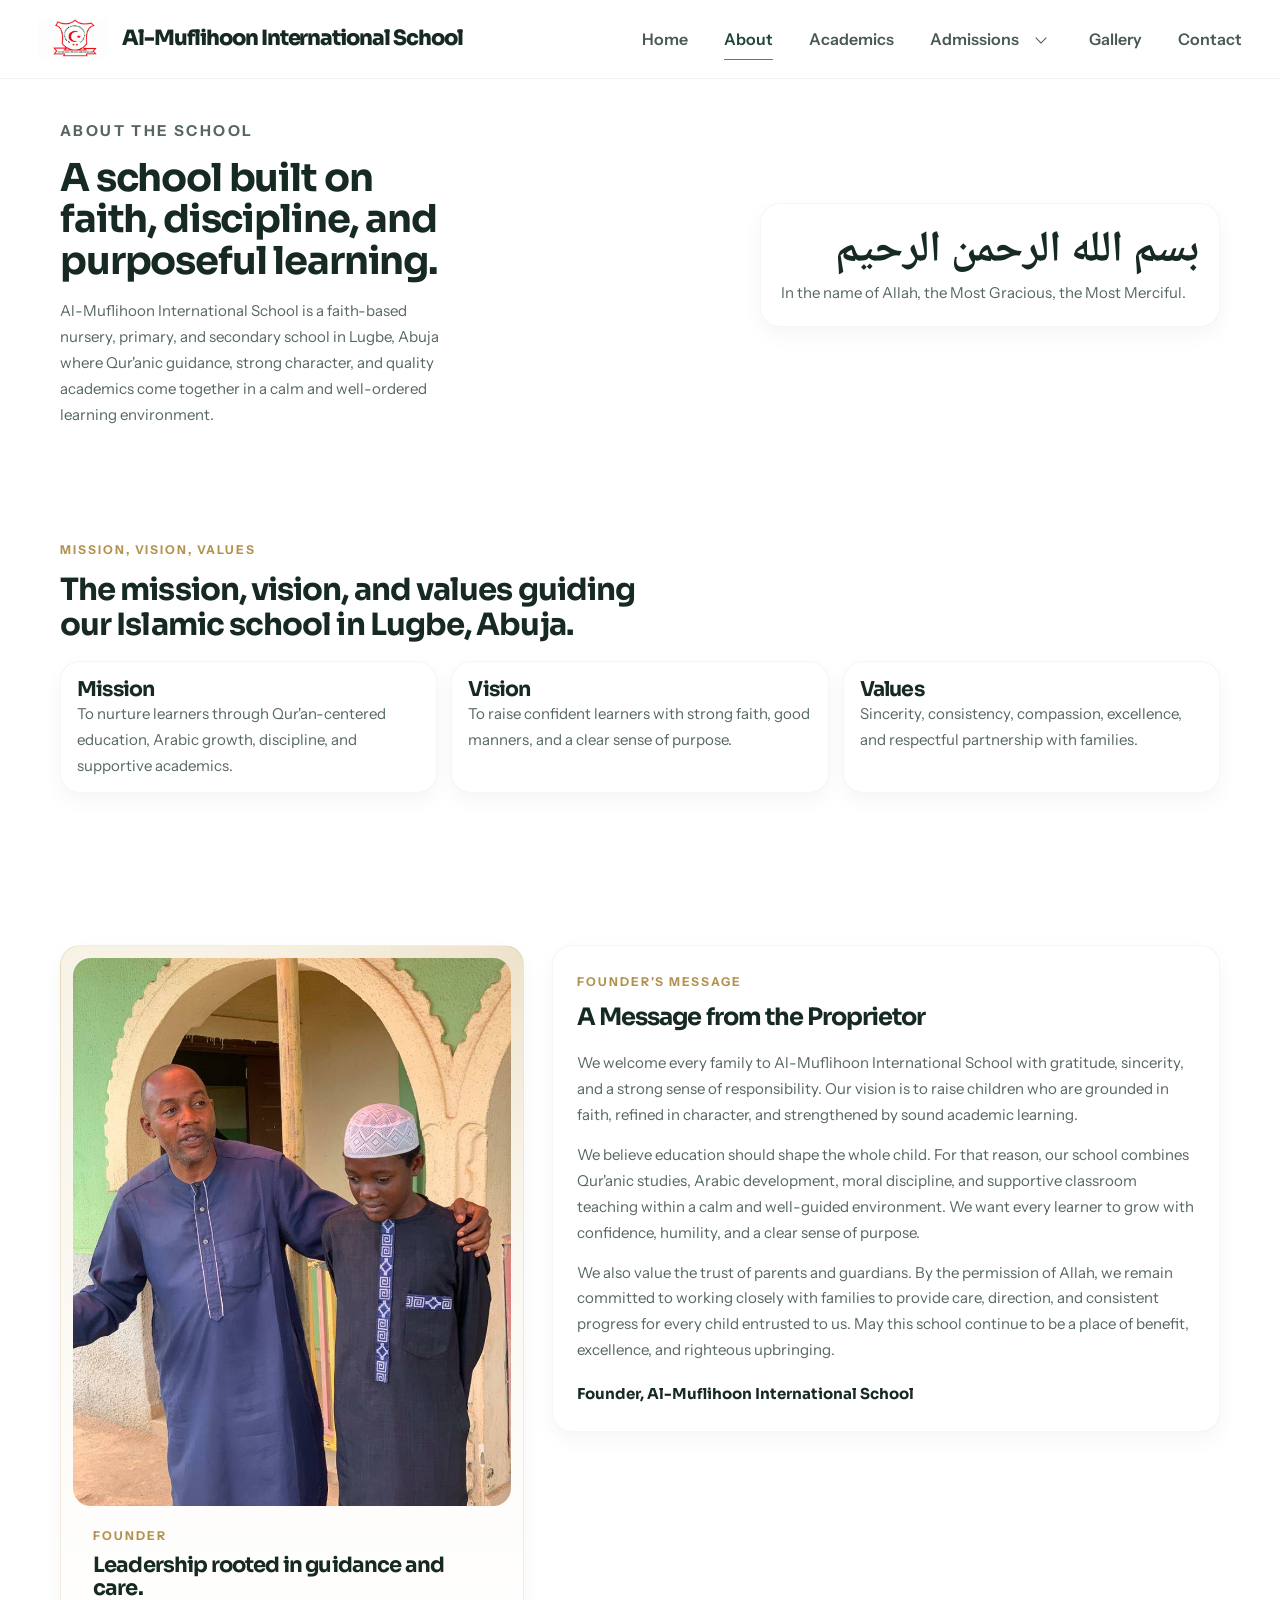
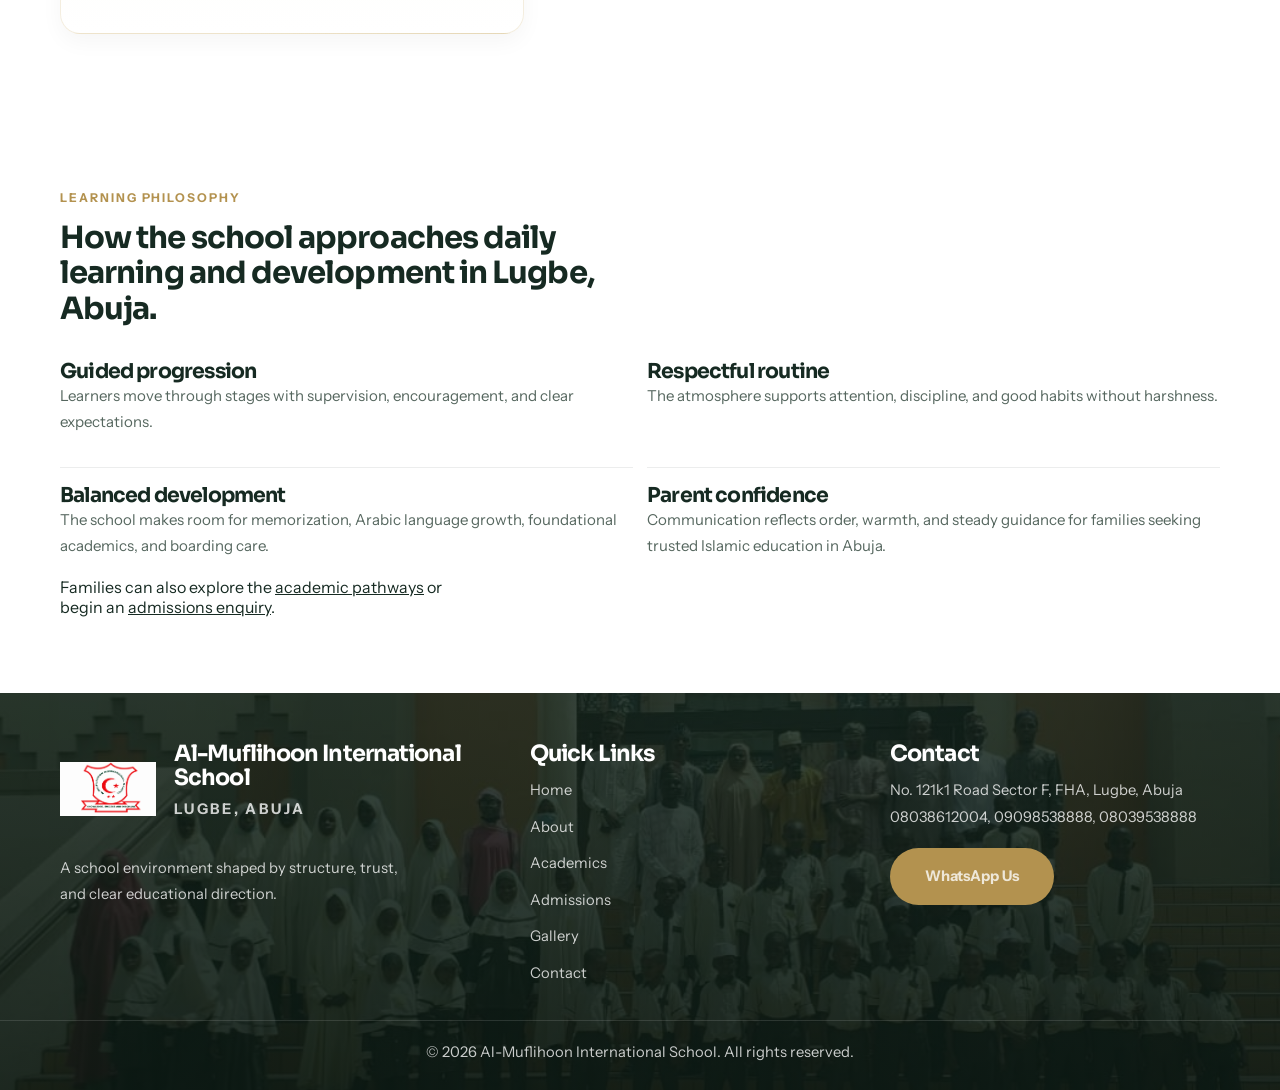
==== commit a8949872: "seo" ====
--- a/about.html
+++ b/about.html
@@ -1,5 +1,5 @@
 <!DOCTYPE html>
-<html lang="en">
+<html lang="en-NG">
 <head>
   <meta charset="UTF-8" />
   <meta name="viewport" content="width=device-width, initial-scale=1.0" />
@@ -8,10 +8,13 @@
     name="description"
     content="Learn about Al-Muflihoon International School in Lugbe, Abuja, including its mission, values, founder's message, and approach to faith-based learning."
   />
+  <link rel="canonical" href="https://almuflihoon.com.ng/about.html" />
   <meta name="robots" content="index, follow" />
+  <meta name="theme-color" content="#214836" />
   <meta property="og:type" content="website" />
   <meta property="og:locale" content="en_NG" />
   <meta property="og:site_name" content="Al-Muflihoon International School" />
+  <meta property="og:url" content="https://almuflihoon.com.ng/about.html" />
   <meta
     property="og:title"
     content="About Al-Muflihoon International School | Faith-Based Learning in Lugbe, Abuja"
@@ -20,7 +23,14 @@
     property="og:description"
     content="Read about the school's vision, values, and leadership approach to disciplined, faith-based education in Lugbe, Abuja."
   />
-  <meta name="twitter:card" content="summary" />
+  <meta property="og:image" content="https://almuflihoon.com.ng/img/gallery/home-hero-assembly.jpg" />
+  <meta property="og:image:width" content="1040" />
+  <meta property="og:image:height" content="780" />
+  <meta
+    property="og:image:alt"
+    content="Students gathered at Al-Muflihoon International School in Lugbe, Abuja"
+  />
+  <meta name="twitter:card" content="summary_large_image" />
   <meta
     name="twitter:title"
     content="About Al-Muflihoon International School | Faith-Based Learning in Lugbe, Abuja"
@@ -29,23 +39,26 @@
     name="twitter:description"
     content="Read about the school's vision, values, and leadership approach to disciplined, faith-based education in Lugbe, Abuja."
   />
+  <meta name="twitter:image" content="https://almuflihoon.com.ng/img/gallery/home-hero-assembly.jpg" />
+  <meta
+    name="twitter:image:alt"
+    content="Students gathered at Al-Muflihoon International School in Lugbe, Abuja"
+  />
+  <link rel="icon" type="image/png" href="img/logo.png" />
+  <link rel="apple-touch-icon" href="img/logo.png" />
   <script type="application/ld+json">
     {
       "@context": "https://schema.org",
       "@type": "AboutPage",
       "name": "About Al-Muflihoon International School",
+      "url": "https://almuflihoon.com.ng/about.html",
       "description": "Information about Al-Muflihoon International School, its mission, founder's message, and values.",
-      "inLanguage": "en",
+      "inLanguage": "en-NG",
+      "isPartOf": {
+        "@id": "https://almuflihoon.com.ng/#website"
+      },
       "about": {
-        "@type": "School",
-        "name": "Al-Muflihoon International School",
-        "address": {
-          "@type": "PostalAddress",
-          "streetAddress": "No. 121k1 Road Sector F, FHA",
-          "addressLocality": "Lugbe",
-          "addressRegion": "Abuja",
-          "addressCountry": "NG"
-        }
+        "@id": "https://almuflihoon.com.ng/#school"
       }
     }
   </script>
@@ -101,9 +114,10 @@
           <p class="eyebrow">About the School</p>
           <h1>A school built on faith, discipline, and purposeful learning.</h1>
           <p>
-            Al-Muflihoon International School is a nurturing learning environment
-            where Qur'anic guidance, strong character, and quality academics come
-            together in a calm and well-ordered school culture.
+            Al-Muflihoon International School is a faith-based nursery,
+            primary, and secondary school in Lugbe, Abuja where Qur'anic
+            guidance, strong character, and quality academics come together in
+            a calm and well-ordered learning environment.
           </p>
         </div>
 
@@ -118,7 +132,7 @@
       <div class="page-shell">
         <div class="section-head section-head-left">
           <span class="eyebrow">Mission, Vision, Values</span>
-          <h2>The mission, vision, and values guiding the school.</h2>
+          <h2>The mission, vision, and values guiding our Islamic school in Lugbe, Abuja.</h2>
         </div>
 
         <div class="value-triad">
@@ -186,7 +200,7 @@
       <div class="page-shell">
         <div class="section-head section-head-left">
           <span class="eyebrow">Learning Philosophy</span>
-          <h2>How the school approaches daily learning and development.</h2>
+          <h2>How the school approaches daily learning and development in Lugbe, Abuja.</h2>
         </div>
 
         <div class="philosophy-grid">
@@ -200,13 +214,16 @@
           </article>
           <article class="reason-line">
             <h3>Balanced development</h3>
-            <p>The school makes room for memorization, language growth, foundational academics, and boarding care.</p>
+            <p>The school makes room for memorization, Arabic language growth, foundational academics, and boarding care.</p>
           </article>
           <article class="reason-line">
             <h3>Parent confidence</h3>
-            <p>Communication reflects order, warmth, and steady guidance.</p>
-          </article>
-        </div>
+            <p>Communication reflects order, warmth, and steady guidance for families seeking trusted Islamic education in Abuja.</p>
+          </article>
+        </div>
+        <p class="section-copy">
+          Families can also explore the <a href="academics.html">academic pathways</a> or begin an <a href="admissions.html">admissions enquiry</a>.
+        </p>
       </div>
     </section>
   </main>
--- a/style.css
+++ b/style.css
@@ -49,6 +49,30 @@
   color: inherit;
 }
 
+a,
+button,
+summary,
+[role="button"] {
+  -webkit-tap-highlight-color: transparent;
+  touch-action: manipulation;
+}
+
+.brand,
+.nav-links > a,
+.nav-parent-link,
+.nav-parent-toggle,
+.nav-dropdown a,
+.hamburger,
+.btn,
+.faq-item summary,
+.poster-tile,
+.poster-carousel-btn,
+.poster-carousel-dot,
+.image-viewer-close {
+  -webkit-user-select: none;
+  user-select: none;
+}
+
 .page-shell {
   width: min(1160px, 92%);
   margin: 0 auto;
@@ -1508,8 +1532,69 @@
   height: 100%;
 }
 
+.gallery-lightbox-trigger {
+  display: block;
+  width: 100%;
+  height: 100%;
+  padding: 0;
+  border: 0;
+  background: transparent;
+  cursor: zoom-in;
+}
+
+.gallery-lightbox-trigger img,
 .gallery-proof-frame img {
   object-fit: contain;
+}
+
+.image-viewer {
+  position: fixed;
+  inset: 0;
+  z-index: 1400;
+  display: grid;
+  place-items: center;
+  padding: 24px;
+  background: rgba(8, 17, 13, 0.78);
+  backdrop-filter: blur(6px);
+}
+
+.image-viewer[hidden] {
+  display: none;
+}
+
+.image-viewer-panel {
+  position: relative;
+  width: min(100%, 980px);
+  max-height: calc(100vh - 48px);
+  padding: 18px;
+  border-radius: 24px;
+  background: #fffdf8;
+  box-shadow: 0 28px 60px rgba(7, 18, 14, 0.26);
+}
+
+.image-viewer-panel img {
+  display: block;
+  width: 100%;
+  max-height: calc(100vh - 84px);
+  object-fit: contain;
+  border-radius: 16px;
+}
+
+.image-viewer-close {
+  position: absolute;
+  top: 22px;
+  right: 22px;
+  z-index: 2;
+  width: 46px;
+  height: 46px;
+  border: 0;
+  border-radius: 999px;
+  background: rgba(255, 253, 248, 0.96);
+  color: var(--ink-900);
+  font-size: 1.8rem;
+  line-height: 1;
+  cursor: pointer;
+  box-shadow: 0 12px 26px rgba(7, 18, 14, 0.16);
 }
 
 .masonry-tall {
@@ -1886,7 +1971,7 @@
   }
 
   .about-first-block {
-    padding-top: 104px;
+    padding-top: 122px;
     padding-bottom: 28px;
   }
 
@@ -2100,7 +2185,9 @@
   }
 
   .brand {
+    flex: 0 1 calc(100% - 44px);
     gap: 8px;
+    max-width: calc(100% - 44px);
   }
 
   .logo {
@@ -2108,13 +2195,23 @@
     height: 54px;
   }
 
+  .brand-text {
+    max-width: 180px;
+  }
+
   .site-title {
-    font-size: 0.98rem;
+    font-size: 0.84rem;
+    line-height: 1.12;
+    overflow: hidden;
+    text-overflow: ellipsis;
+    white-space: nowrap;
   }
 
   .hamburger {
     width: 30px;
     height: 22px;
+    margin-left: auto;
+    flex-shrink: 0;
   }
 
   .footer-logo {
@@ -2131,7 +2228,7 @@
   }
 
   .about-first-block {
-    padding-top: 108px;
+    padding-top: 128px;
   }
 
   .section-block {
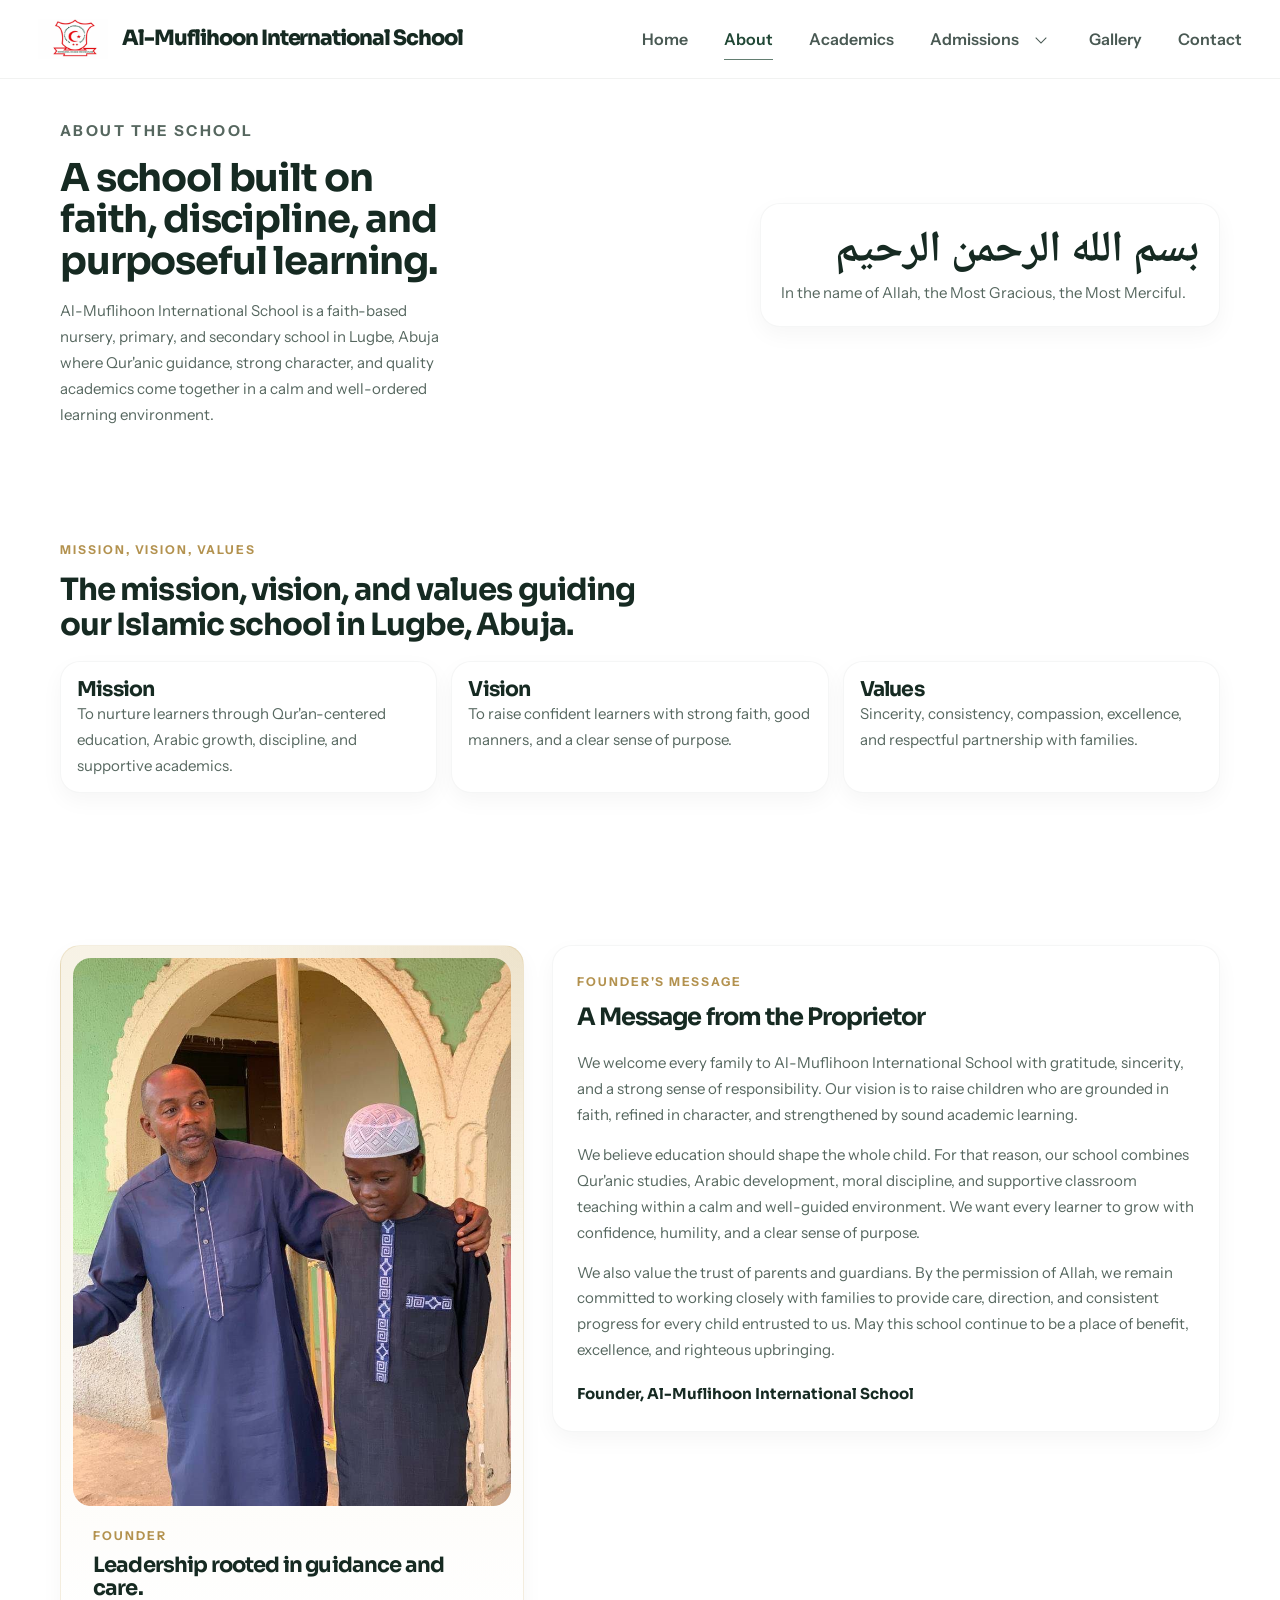
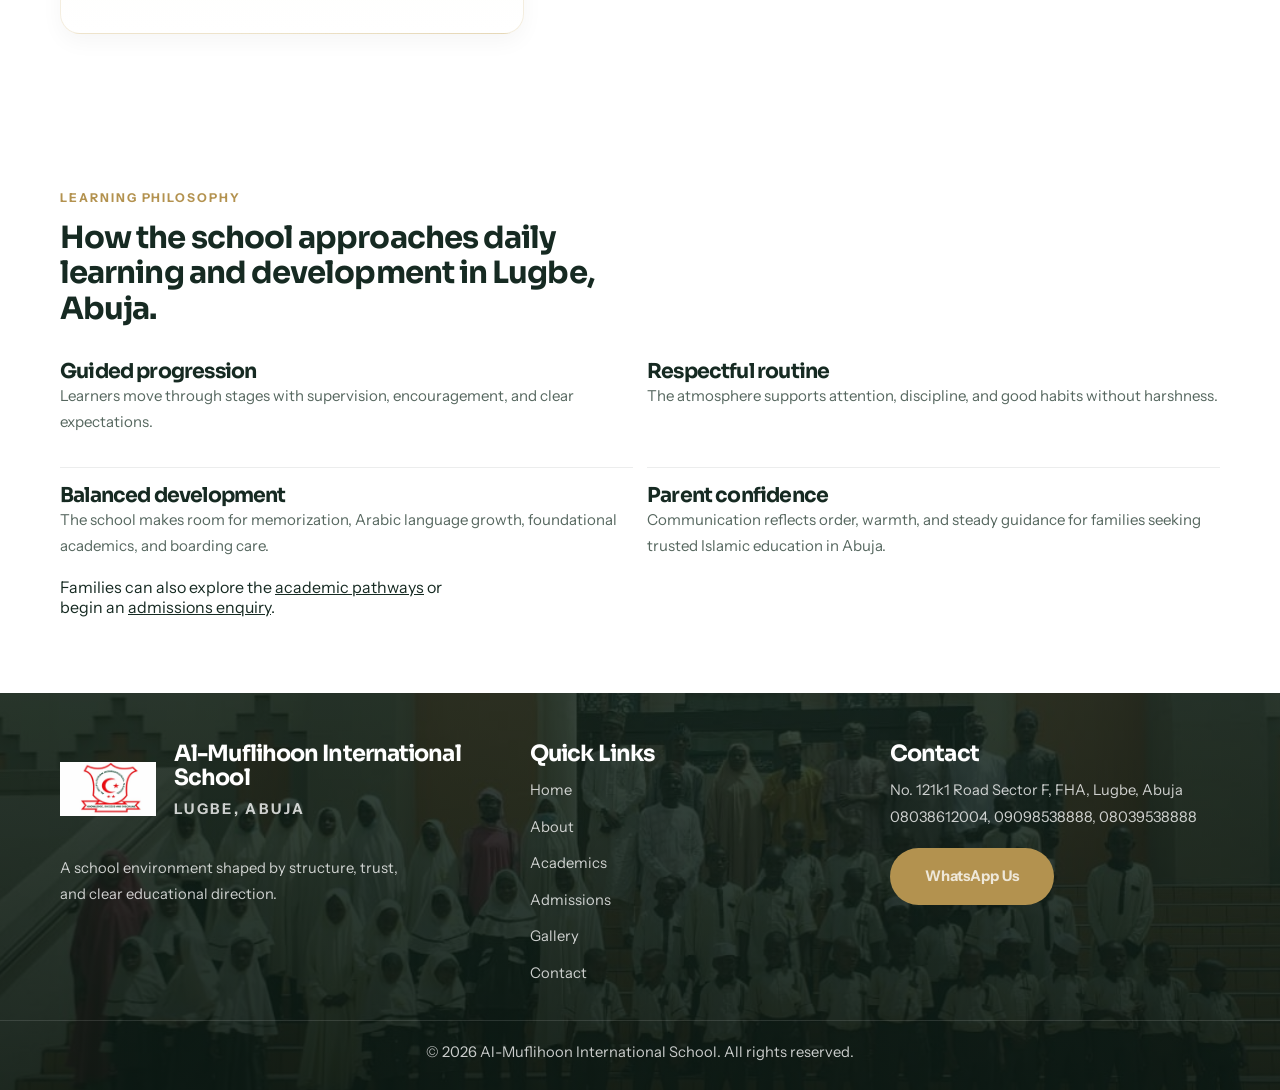
==== commit 825979ca: "faster loading" ====
--- a/about.html
+++ b/about.html
@@ -44,8 +44,8 @@
     name="twitter:image:alt"
     content="Students gathered at Al-Muflihoon International School in Lugbe, Abuja"
   />
-  <link rel="icon" type="image/png" href="img/logo.png" />
-  <link rel="apple-touch-icon" href="img/logo.png" />
+  <link rel="icon" type="image/png" href="img/logo-icon.png" />
+  <link rel="apple-touch-icon" href="img/logo-icon.png" />
   <script type="application/ld+json">
     {
       "@context": "https://schema.org",
@@ -69,7 +69,7 @@
   <header class="navbar">
     <div class="nav-container">
       <a href="index.html" class="brand" aria-label="Al-Muflihoon International School home">
-        <div class="logo"><img src="img/logo.png" alt="Al-Muflihoon International School Logo"></div>
+        <div class="logo"><img src="img/logo-display.webp" alt="Al-Muflihoon International School Logo" width="420" height="236" decoding="async"></div>
         <div class="brand-text">
           <span class="site-title">Al-Muflihoon International School</span>
           <span class="brand-subtitle">Lugbe, Abuja</span>
@@ -232,7 +232,7 @@
     <div class="page-shell footer-layout">
       <div>
         <div class="footer-brand">
-          <div class="footer-logo"><img src="img/logo.png" alt="Al-Muflihoon International School Logo"></div>
+          <div class="footer-logo"><img src="img/logo-display.webp" alt="Al-Muflihoon International School Logo" width="420" height="236" loading="lazy" decoding="async"></div>
           <div>
             <h3>Al-Muflihoon International School</h3>
             <p class="footer-tagline">Lugbe, Abuja</p>
--- a/style.css
+++ b/style.css
@@ -993,6 +993,17 @@
   color: var(--white);
 }
 
+.cta-band .btn-outline-green {
+  border-color: rgba(255, 255, 255, 0.34);
+  color: var(--white);
+  background: rgba(255, 255, 255, 0.06);
+}
+
+.cta-band .btn-outline-green:hover {
+  background: var(--white);
+  color: var(--green-800);
+}
+
 .cta-layout {
   grid-template-columns: 1fr auto;
   align-items: center;
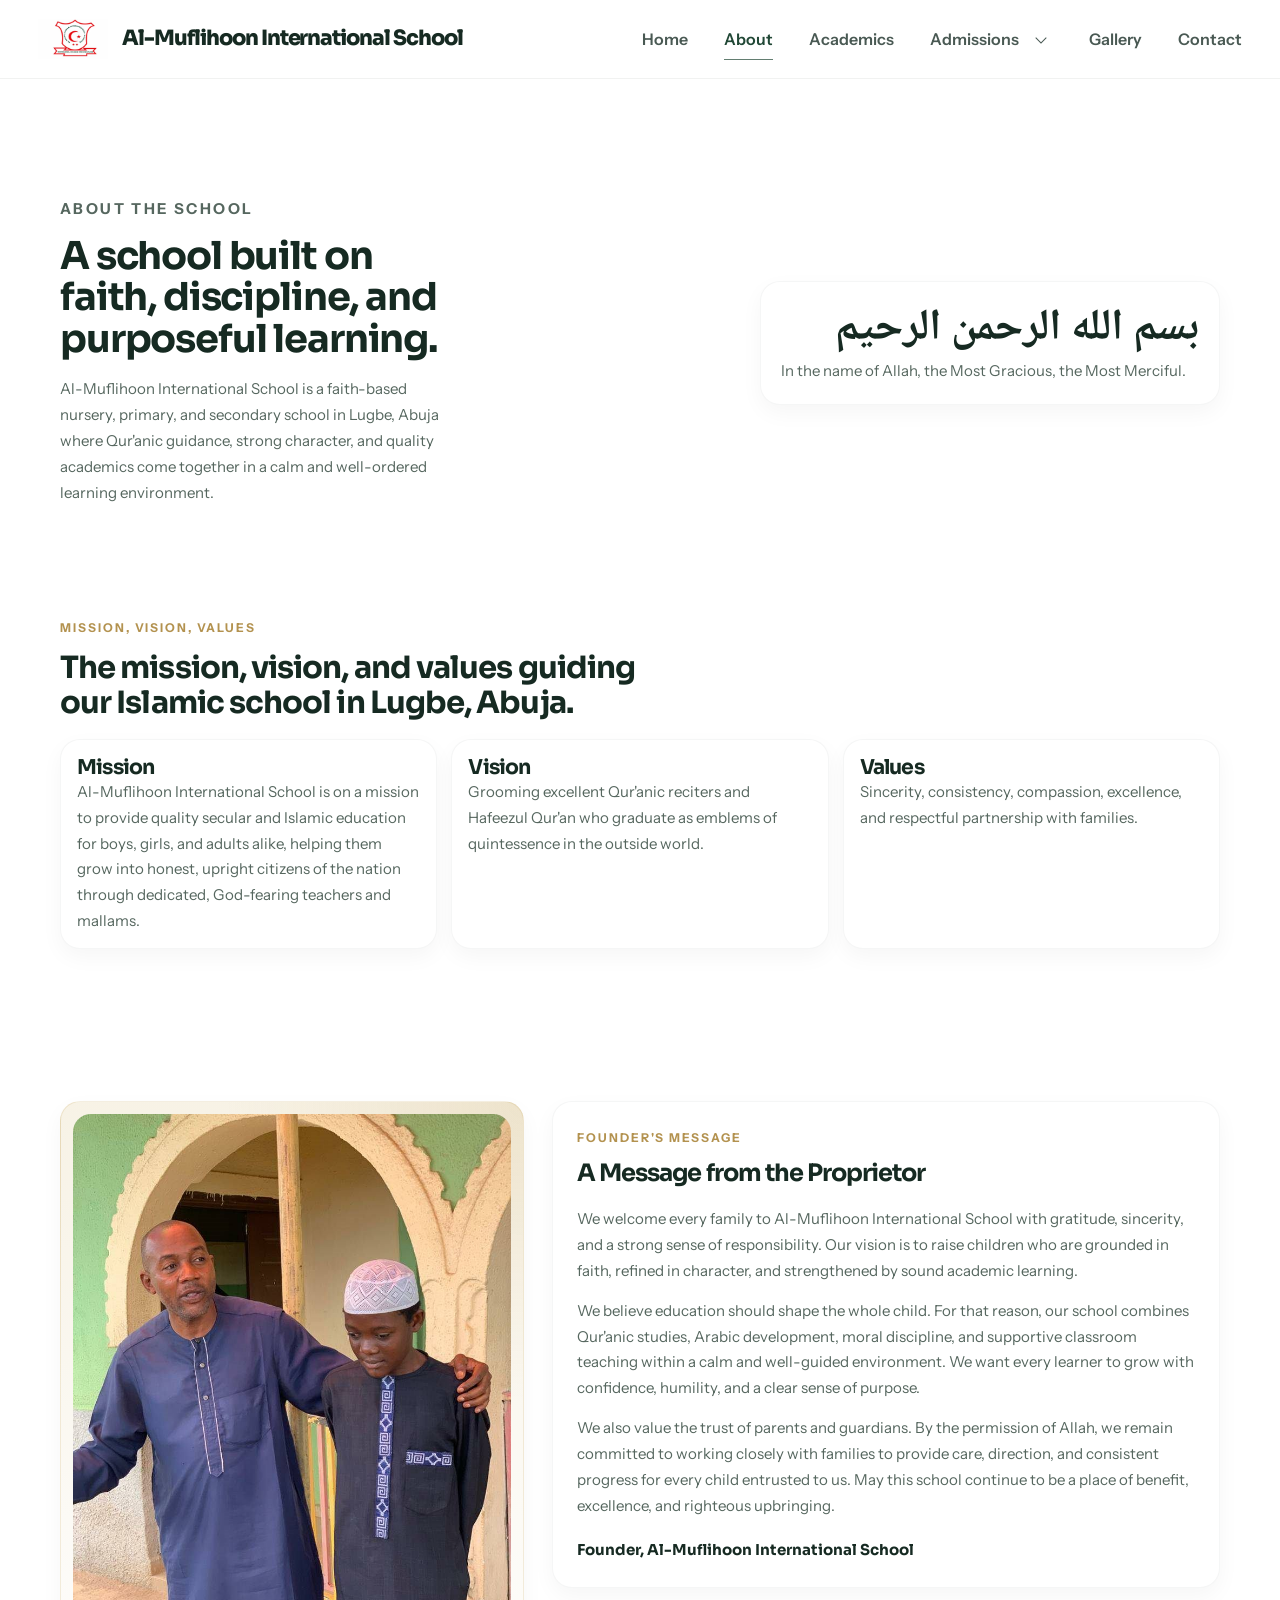
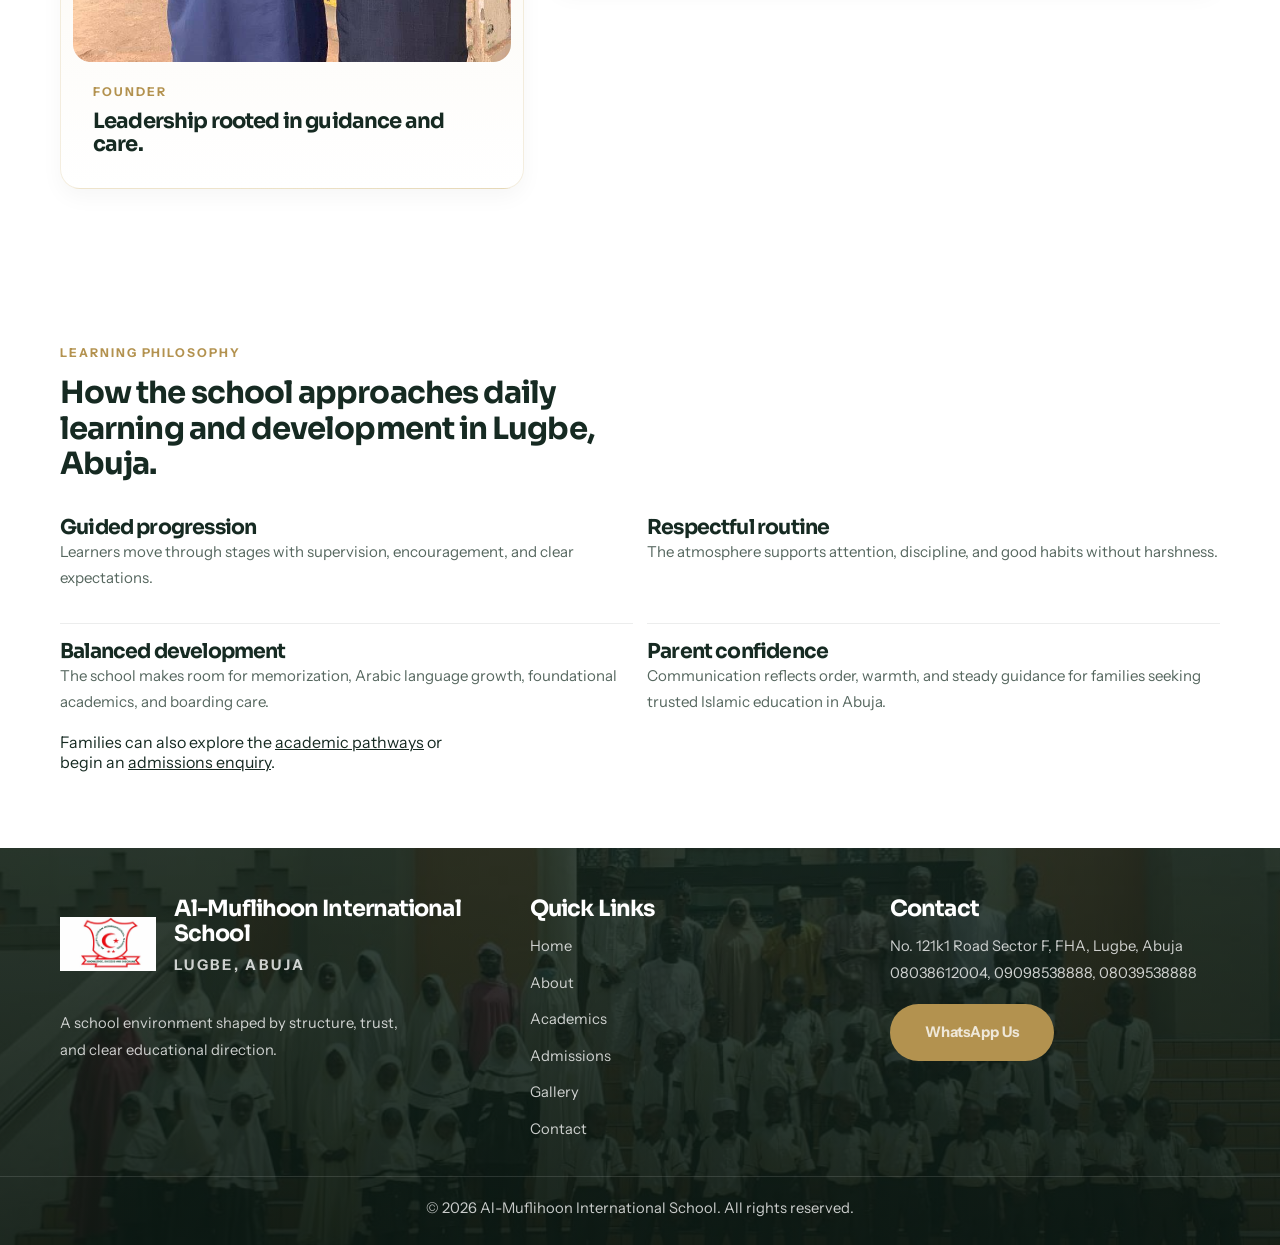
==== commit d9afe6a4: "new" ====
--- a/about.html
+++ b/about.html
@@ -1,13 +1,12 @@
 <!DOCTYPE html>
 <html lang="en-NG">
+
 <head>
   <meta charset="UTF-8" />
   <meta name="viewport" content="width=device-width, initial-scale=1.0" />
   <title>About Al-Muflihoon International School | Faith-Based Learning in Lugbe, Abuja</title>
-  <meta
-    name="description"
-    content="Learn about Al-Muflihoon International School in Lugbe, Abuja, including its mission, values, founder's message, and approach to faith-based learning."
-  />
+  <meta name="description"
+    content="Learn about Al-Muflihoon International School in Lugbe, Abuja, including its mission, values, founder's message, and approach to faith-based learning." />
   <link rel="canonical" href="https://almuflihoon.com.ng/about.html" />
   <meta name="robots" content="index, follow" />
   <meta name="theme-color" content="#214836" />
@@ -15,37 +14,24 @@
   <meta property="og:locale" content="en_NG" />
   <meta property="og:site_name" content="Al-Muflihoon International School" />
   <meta property="og:url" content="https://almuflihoon.com.ng/about.html" />
-  <meta
-    property="og:title"
-    content="About Al-Muflihoon International School | Faith-Based Learning in Lugbe, Abuja"
-  />
-  <meta
-    property="og:description"
-    content="Read about the school's vision, values, and leadership approach to disciplined, faith-based education in Lugbe, Abuja."
-  />
+  <meta property="og:title" content="About Al-Muflihoon
+   International School | Faith-Based Learning in Lugbe, Abuja" />
+  <meta property="og:description"
+    content="Read about the school's vision, values, and leadership approach to disciplined, faith-based education in Lugbe, Abuja." />
   <meta property="og:image" content="https://almuflihoon.com.ng/img/gallery/home-hero-assembly.jpg" />
   <meta property="og:image:width" content="1040" />
   <meta property="og:image:height" content="780" />
-  <meta
-    property="og:image:alt"
-    content="Students gathered at Al-Muflihoon International School in Lugbe, Abuja"
-  />
+  <meta property="og:image:alt" content="Students gathered at Al-Muflihoon International School in Lugbe, Abuja" />
   <meta name="twitter:card" content="summary_large_image" />
-  <meta
-    name="twitter:title"
-    content="About Al-Muflihoon International School | Faith-Based Learning in Lugbe, Abuja"
-  />
-  <meta
-    name="twitter:description"
-    content="Read about the school's vision, values, and leadership approach to disciplined, faith-based education in Lugbe, Abuja."
-  />
+  <meta name="twitter:title" content="About Al-Muflihoon International School | Faith-Based Learning in Lugbe, Abuja" />
+  <meta name="twitter:description"
+    content="Read about the school's vision, values, and leadership approach to disciplined, faith-based education in Lugbe, Abuja." />
   <meta name="twitter:image" content="https://almuflihoon.com.ng/img/gallery/home-hero-assembly.jpg" />
-  <meta
-    name="twitter:image:alt"
-    content="Students gathered at Al-Muflihoon International School in Lugbe, Abuja"
-  />
-  <link rel="icon" type="image/png" href="img/logo-icon.png" />
-  <link rel="apple-touch-icon" href="img/logo-icon.png" />
+  <meta name="twitter:image:alt" content="Students gathered at Al-Muflihoon International School in Lugbe, Abuja" />
+  <link rel="icon" href="/favicon.ico" sizes="any" />
+  <link rel="icon" type="image/png" sizes="48x48" href="/favicon-48x48.png" />
+  <link rel="icon" type="image/png" sizes="192x192" href="/favicon-192x192.png" />
+  <link rel="apple-touch-icon" href="/apple-touch-icon.png" />
   <script type="application/ld+json">
     {
       "@context": "https://schema.org",
@@ -65,11 +51,13 @@
   <link rel="stylesheet" href="style.css" />
   <script src="scripts.js" defer></script>
 </head>
+
 <body class="inner-page">
   <header class="navbar">
     <div class="nav-container">
       <a href="index.html" class="brand" aria-label="Al-Muflihoon International School home">
-        <div class="logo"><img src="img/logo-display.webp" alt="Al-Muflihoon International School Logo" width="420" height="236" decoding="async"></div>
+        <div class="logo"><img src="img/logo-display.webp" alt="Al-Muflihoon International School Logo" width="420"
+            height="236" decoding="async"></div>
         <div class="brand-text">
           <span class="site-title">Al-Muflihoon International School</span>
           <span class="brand-subtitle">Lugbe, Abuja</span>
@@ -122,7 +110,8 @@
         </div>
 
         <div class="quote-panel">
-          <p class="quote-arabic" lang="ar" dir="rtl">&#1576;&#1587;&#1605; &#1575;&#1604;&#1604;&#1607; &#1575;&#1604;&#1585;&#1581;&#1605;&#1606; &#1575;&#1604;&#1585;&#1581;&#1610;&#1605;</p>
+          <p class="quote-arabic" lang="ar" dir="rtl">&#1576;&#1587;&#1605; &#1575;&#1604;&#1604;&#1607;
+            &#1575;&#1604;&#1585;&#1581;&#1605;&#1606; &#1575;&#1604;&#1585;&#1581;&#1610;&#1605;</p>
           <p>In the name of Allah, the Most Gracious, the Most Merciful.</p>
         </div>
       </div>
@@ -138,11 +127,14 @@
         <div class="value-triad">
           <article class="simple-block">
             <h3>Mission</h3>
-            <p>To nurture learners through Qur'an-centered education, Arabic growth, discipline, and supportive academics.</p>
+            <p>Al-Muflihoon International School is on a mission to provide quality secular and Islamic education for
+              boys, girls, and adults alike, helping them grow into honest, upright citizens of the nation through
+              dedicated, God-fearing teachers and mallams.</p>
           </article>
           <article class="simple-block">
             <h3>Vision</h3>
-            <p>To raise confident learners with strong faith, good manners, and a clear sense of purpose.</p>
+            <p>Grooming excellent Qur'anic reciters and Hafeezul Qur'an who graduate as emblems of quintessence in the
+              outside world.</p>
           </article>
           <article class="simple-block">
             <h3>Values</h3>
@@ -155,11 +147,8 @@
     <section class="section-block">
       <div class="page-shell founder-layout">
         <div class="leader-panel founder-portrait">
-          <img
-            src="img/gallery/about-founder-student.jpg"
-            alt="Founder of Al-Muflihoon International School speaking with a student"
-            loading="lazy"
-          />
+          <img src="img/gallery/about-founder-student.jpg"
+            alt="Founder of Al-Muflihoon International School speaking with a student" loading="lazy" />
           <div class="founder-meta">
             <span class="eyebrow">Founder</span>
             <h3>Leadership rooted in guidance and care.</h3>
@@ -214,15 +203,18 @@
           </article>
           <article class="reason-line">
             <h3>Balanced development</h3>
-            <p>The school makes room for memorization, Arabic language growth, foundational academics, and boarding care.</p>
+            <p>The school makes room for memorization, Arabic language growth, foundational academics, and boarding
+              care.</p>
           </article>
           <article class="reason-line">
             <h3>Parent confidence</h3>
-            <p>Communication reflects order, warmth, and steady guidance for families seeking trusted Islamic education in Abuja.</p>
+            <p>Communication reflects order, warmth, and steady guidance for families seeking trusted Islamic education
+              in Abuja.</p>
           </article>
         </div>
         <p class="section-copy">
-          Families can also explore the <a href="academics.html">academic pathways</a> or begin an <a href="admissions.html">admissions enquiry</a>.
+          Families can also explore the <a href="academics.html">academic pathways</a> or begin an <a
+            href="admissions.html">admissions enquiry</a>.
         </p>
       </div>
     </section>
@@ -232,7 +224,8 @@
     <div class="page-shell footer-layout">
       <div>
         <div class="footer-brand">
-          <div class="footer-logo"><img src="img/logo-display.webp" alt="Al-Muflihoon International School Logo" width="420" height="236" loading="lazy" decoding="async"></div>
+          <div class="footer-logo"><img src="img/logo-display.webp" alt="Al-Muflihoon International School Logo"
+              width="420" height="236" loading="lazy" decoding="async"></div>
           <div>
             <h3>Al-Muflihoon International School</h3>
             <p class="footer-tagline">Lugbe, Abuja</p>
@@ -270,4 +263,5 @@
     </div>
   </footer>
 </body>
-</html>
+
+</html>
--- a/style.css
+++ b/style.css
@@ -40,6 +40,10 @@
   text-rendering: optimizeLegibility;
 }
 
+main {
+  padding-top: 78px;
+}
+
 img {
   display: block;
   max-width: 100%;
@@ -58,7 +62,7 @@
 }
 
 .brand,
-.nav-links > a,
+.nav-links>a,
 .nav-parent-link,
 .nav-parent-toggle,
 .nav-dropdown a,
@@ -151,8 +155,11 @@
 }
 
 .brand-text {
-  display: grid;
+  display: flex;
+  flex-direction: column;
+  justify-content: center;
   gap: 4px;
+  height: 100%;
 }
 
 .site-title {
@@ -189,7 +196,7 @@
   gap: clamp(24px, 2.8vw, 42px);
 }
 
-.nav-links > a,
+.nav-links>a,
 .nav-parent-link {
   position: relative;
   display: inline-flex;
@@ -202,8 +209,8 @@
   transition: color 0.25s ease;
 }
 
-.nav-links > a:hover,
-.nav-links > a.active,
+.nav-links>a:hover,
+.nav-links>a.active,
 .nav-parent-link:hover,
 .nav-parent-link.active,
 .nav-item-dropdown:hover .nav-parent-link,
@@ -212,8 +219,8 @@
   color: var(--green-800);
 }
 
-.nav-links > a.active::after,
-.nav-links > a:hover::after,
+.nav-links>a.active::after,
+.nav-links>a:hover::after,
 .nav-parent-link.active::after,
 .nav-parent-link:hover::after,
 .nav-item-dropdown:hover .nav-parent-link::after,
@@ -430,9 +437,7 @@
   overflow: hidden;
   border-radius: 28px;
   border: 1px solid rgba(255, 255, 255, 0.08);
-  background:
-    linear-gradient(145deg, rgba(179, 146, 79, 0.12), rgba(23, 68, 51, 0.92)),
-    linear-gradient(135deg, #356751, #173428);
+  background: linear-gradient(180deg, #f6f2e8, #ece7da);
   box-shadow: var(--shadow-soft);
 }
 
@@ -442,17 +447,49 @@
   width: 100%;
   height: 100%;
   object-fit: cover;
+  opacity: 0;
+  transition: opacity 0.3s ease;
+}
+
+.media-frame.is-loaded img {
+  opacity: 1;
 }
 
 .media-frame::before {
   content: "";
   position: absolute;
   inset: 0;
-  background: transparent;
+  background:
+    linear-gradient(100deg,
+      rgba(255, 255, 255, 0) 0%,
+      rgba(255, 255, 255, 0.55) 45%,
+      rgba(255, 255, 255, 0) 100%);
+  transform: translateX(-100%);
+  animation: media-frame-shimmer 1.35s ease-in-out infinite;
+  transition: opacity 0.25s ease;
+}
+
+.media-frame.is-loaded::before {
+  opacity: 0;
+  animation: none;
 }
 
 .media-frame-clean::before {
-  background: transparent;
+  background:
+    linear-gradient(100deg,
+      rgba(255, 255, 255, 0) 0%,
+      rgba(255, 255, 255, 0.55) 45%,
+      rgba(255, 255, 255, 0) 100%);
+}
+
+@keyframes media-frame-shimmer {
+  from {
+    transform: translateX(-100%);
+  }
+
+  to {
+    transform: translateX(100%);
+  }
 }
 
 .media-frame span {
@@ -1779,6 +1816,7 @@
 }
 
 @media (max-width: 1080px) {
+
   .hero-layout,
   .home-overview-grid,
   .editorial-split,
@@ -1810,6 +1848,11 @@
 }
 
 @media (max-width: 900px) {
+
+  main {
+    padding-top: 72px;
+  }
+
   .page-shell,
   .nav-container {
     width: min(94%, 720px);
@@ -1877,19 +1920,19 @@
     padding-bottom: 18px;
   }
 
-  .nav-links > a,
+  .nav-links>a,
   .nav-parent-row {
     width: 100%;
   }
 
-  .nav-links > a,
+  .nav-links>a,
   .nav-parent-link,
   .nav-parent-toggle {
     padding: 12px 0;
   }
 
-  .nav-links > a.active::after,
-  .nav-links > a:hover::after,
+  .nav-links>a.active::after,
+  .nav-links>a:hover::after,
   .nav-parent-link.active::after,
   .nav-parent-link:hover::after {
     display: none;
@@ -1964,6 +2007,7 @@
 }
 
 @media (max-width: 700px) {
+
   .page-shell,
   .nav-container {
     width: 90%;
@@ -1982,7 +2026,7 @@
   }
 
   .about-first-block {
-    padding-top: 122px;
+    padding-top: 16px;
     padding-bottom: 28px;
   }
 
@@ -2177,6 +2221,11 @@
 }
 
 @media (max-width: 560px) {
+
+  main {
+    padding-top: 68px;
+  }
+
   .page-shell,
   .nav-container {
     width: 94%;
@@ -2207,7 +2256,7 @@
   }
 
   .brand-text {
-    max-width: 180px;
+    max-width: calc(100% - 62px);
   }
 
   .site-title {
@@ -2239,7 +2288,8 @@
   }
 
   .about-first-block {
-    padding-top: 128px;
+    padding-top: 16px;
+    padding-bottom: 18px;
   }
 
   .section-block {
@@ -2323,4 +2373,4 @@
   .footer-note {
     margin: 0 auto;
   }
-}
+}
